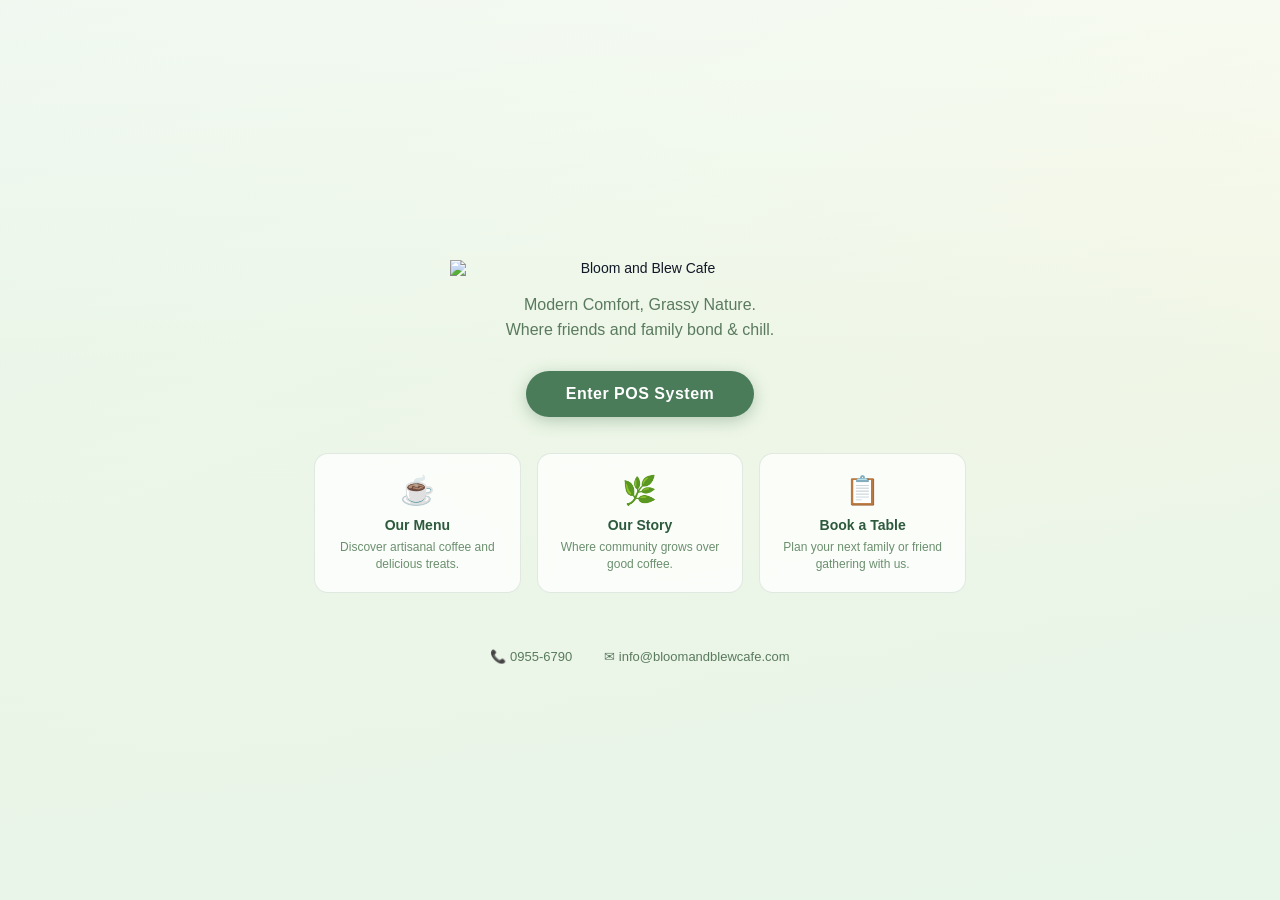
==== index.html @ 5ca6ae79 "Add logo to landing page and sidebar, exit modal on cashier click - Landing page now shows logo.png " ====
<!DOCTYPE html>
<html lang="en">
<head>
<meta charset="UTF-8">
<meta name="viewport" content="width=device-width, initial-scale=1.0">
<title>Bloom &amp; Brew Café — POS</title>
<link rel="stylesheet" href="style.css">
</head>
<body>

  <!-- ===================================================================
       STARTER / LANDING PAGE
       =================================================================== -->
  <div class="landing" id="landing-page">
    <div class="landing-bg">
      <img src="images/hero.jpg" alt="Bloom and Blew Cafe" class="landing-bg-img"
           onerror="this.style.display='none'">
    </div>

    <div class="landing-overlay"></div>

    <div class="landing-content">
      <img src="images/logo.png" alt="Bloom and Blew Cafe" class="landing-logo-img">
      <p class="landing-tagline">Modern Comfort, Grassy Nature.<br>Where friends and family bond &amp; chill.</p>

      <button class="landing-btn" id="enter-pos-btn" type="button">Enter POS System</button>

      <div class="landing-cards">
        <div class="landing-card">
          <div class="landing-card-icon">☕</div>
          <strong>Our Menu</strong>
          <span>Discover artisanal coffee and delicious treats.</span>
        </div>
        <div class="landing-card">
          <div class="landing-card-icon">🌿</div>
          <strong>Our Story</strong>
          <span>Where community grows over good coffee.</span>
        </div>
        <div class="landing-card">
          <div class="landing-card-icon">📋</div>
          <strong>Book a Table</strong>
          <span>Plan your next family or friend gathering with us.</span>
        </div>
      </div>
    </div>

    <div class="landing-footer">
      <span>📞 0955-6790</span>
      <span>✉ info@bloomandblewcafe.com</span>
    </div>
  </div>

  <!-- ===================================================================
       POS SYSTEM (hidden until Enter POS is clicked)
       =================================================================== -->
  <div class="app-shell hidden" id="pos-app">

    <aside class="sidebar">
      <div class="brand">
        <img src="images/logo.png" alt="Bloom and Blew Cafe" class="brand-logo">
      </div>

      <nav class="nav">
        <button class="nav-item" data-page="dashboard" type="button">
          <span class="nav-icon">⬚</span> Dashboard
        </button>
        <button class="nav-item active" data-page="orders" type="button">
          <span class="nav-icon">▤</span> Orders
        </button>
        <button class="nav-item" data-page="kitchen" type="button">
          <span class="nav-icon">▥</span> Kitchen
          <span class="nav-badge hidden" id="kitchen-badge">0</span>
        </button>
        <button class="nav-item" data-page="inventory" type="button">
          <span class="nav-icon">▦</span> Inventory
          <span class="nav-badge hidden" id="inventory-badge">0</span>
        </button>
        <button class="nav-item" data-page="approval" type="button">
          <span class="nav-icon">⚑</span> Manager Approval
          <span class="nav-badge" id="approval-badge">2</span>
        </button>
        <button class="nav-item" data-page="settings" type="button">
          <span class="nav-icon">⚙</span> Settings
        </button>
      </nav>

      <button class="sidebar-user" id="user-btn" type="button">
        <span class="user-avatar">NM</span>
        <div class="user-text">
          <span class="user-name">Nicole Melican</span>
          <span class="user-role">Cashier</span>
        </div>
        <span class="user-caret">⌄</span>
      </button>
    </aside>

    <!-- EXIT MODAL -->
    <div class="modal-overlay" id="exit-modal">
      <div class="modal-card exit-modal-card">
        <div class="exit-modal-avatar">NM</div>
        <h2 class="exit-modal-name">Nicole Melican</h2>
        <p class="exit-modal-role">Cashier</p>
        <button class="btn btn-danger-solid" id="exit-btn" type="button">Exit to Home</button>
        <button class="btn btn-outline exit-modal-cancel" id="exit-cancel-btn" type="button">Cancel</button>
      </div>
    </div>

    <main id="app" class="main">

      <!-- PAGE: NEW ORDER -->
      <section id="page-orders" class="page visible">
        <header class="page-header">
          <h1>New Order (Dine In)</h1>
          <div class="page-header-actions">
            <button class="btn btn-outline" type="button">Hold Order</button>
            <button class="btn btn-primary" type="button">Order History</button>
          </div>
        </header>

        <div class="order-layout">
          <div class="menu-col">
            <div class="search-bar">
              <span class="search-icon">⌕</span>
              <input type="text" placeholder="Search menu item…" id="menu-search">
            </div>

            <div class="category-pills">
              <button class="pill active" data-cat="All" type="button">All</button>
              <button class="pill" data-cat="Coffee" type="button">Coffee</button>
              <button class="pill" data-cat="Ice Shaken" type="button">Ice Shaken</button>
              <button class="pill" data-cat="Non-Coffee" type="button">Non-Coffee</button>
              <button class="pill" data-cat="Snacks" type="button">Snacks</button>
            </div>

            <div class="menu-grid" id="menu-grid"></div>
            <div class="pagination" id="menu-pagination"></div>
          </div>

          <div class="order-col">
            <div class="order-col-head">
              <span>Current Order</span>
              <span class="table-chip">Table 5</span>
            </div>

            <div class="order-items" id="order-items"></div>

            <div class="order-totals">
              <div class="total-row"><span>Subtotal</span><span id="subtotal">₱0.00</span></div>
              <div class="total-row"><span id="tax-label">Tax (8.25%)</span><span id="tax">₱0.00</span></div>
              <div class="total-row grand"><span>TOTAL</span><span id="grand-total">₱0.00</span></div>
            </div>

            <button class="btn btn-text-only" id="clear-order" type="button">🗑 Clear</button>
            <button class="btn btn-checkout" id="checkout-btn" type="button">Checkout <span id="checkout-total">₱0.00</span></button>
            <p class="cart-hint" id="cart-hint">Add items from the menu to start an order.</p>
          </div>
        </div>
      </section>

      <!-- CASH PAYMENT MODAL -->
      <div class="modal-overlay" id="payment-modal">
        <div class="modal-card">
          <div class="modal-head">
            <h2>Cash Payment</h2>
            <button class="modal-close" id="modal-close" type="button">✕</button>
          </div>

          <div class="modal-total-row">
            <span>Amount Due</span>
            <span id="modal-total">₱0.00</span>
          </div>

          <label class="modal-label" for="cash-tendered">Cash Tendered</label>
          <input type="number" id="cash-tendered" class="modal-input" placeholder="0.00" min="0" step="0.01">

          <div class="quick-cash-row" id="quick-cash-row"></div>

          <div class="modal-total-row change-row">
            <span>Change</span>
            <span id="modal-change">₱0.00</span>
          </div>

          <p class="modal-error" id="modal-error"></p>

          <button class="btn btn-checkout" id="confirm-payment-btn" type="button">Confirm Payment &amp; Send to Kitchen</button>
        </div>
      </div>

      <!-- PAGE: ORDER DETAILS -->
      <section id="page-detail" class="page">
        <header class="page-header">
          <div>
            <button class="back-link" data-page="orders" type="button">← Order Details</button>
            <p class="breadcrumb">Orders &gt; Order Details</p>
          </div>
          <div class="page-header-actions">
            <button class="btn btn-outline" type="button">🖶 Print</button>
            <button class="btn btn-outline" type="button">⋮ More</button>
          </div>
        </header>

        <div class="detail-layout">
          <div class="detail-main">
            <div class="card">
              <div class="detail-top">
                <div>
                  <div class="detail-order-id">
                    Order #<span id="detail-order-id">—</span> <span class="status-pill" id="detail-status-pill">—</span>
                  </div>
                  <p class="detail-meta">🍽 Dine In · <span id="detail-table">—</span> · Cashier: Nicole Melican</p>
                  <p class="detail-meta">📅 <span id="detail-datetime">—</span></p>
                </div>
                <div class="detail-customer">
                  <span class="detail-label">Customer</span>
                  <span class="detail-customer-name">Walk-in Customer</span>
                </div>
              </div>
            </div>

            <div class="card">
              <h3 class="card-title">Order Items</h3>
              <table class="items-table">
                <thead>
                  <tr><th>Item</th><th>Qty</th><th>Unit Price</th><th>Amount</th></tr>
                </thead>
                <tbody id="detail-items-body"></tbody>
              </table>
            </div>

            <div class="two-col">
              <div class="card">
                <h3 class="card-title">Notes</h3>
                <p class="muted">No special notes.</p>
              </div>
              <div class="card">
                <h3 class="card-title">Payment</h3>
                <p class="muted" id="detail-payment-info">No payment yet.</p>
              </div>
            </div>
          </div>

          <div class="detail-side">
            <div class="card">
              <h3 class="card-title">Payment Status <span class="status-pill" id="detail-payment-pill">—</span></h3>
              <div class="total-row"><span>Subtotal</span><span id="detail-subtotal">₱0.00</span></div>
              <div class="total-row"><span id="detail-tax-label">Tax (8.25%)</span><span id="detail-tax">₱0.00</span></div>
              <div class="total-row grand"><span>TOTAL</span><span id="detail-total">₱0.00</span></div>
            </div>

            <div class="card">
              <h3 class="card-title">Order Status</h3>
              <ul class="status-timeline" id="detail-status-timeline"></ul>
            </div>

            <button class="btn btn-cancel" type="button">Cancel Order</button>
          </div>
        </div>
      </section>

      <!-- PAGE: KITCHEN QUEUE -->
      <section id="page-kitchen" class="page">
        <header class="page-header">
          <h1>☕ Kitchen Queue</h1>
          <div class="page-header-actions">
            <button class="btn btn-outline" type="button">Filter ⌄</button>
            <button class="btn btn-icon" type="button">🔊</button>
          </div>
        </header>

        <div class="queue-filter-pills">
          <button class="pill active" data-filter="All" type="button">All (<span id="count-all">0</span>)</button>
          <button class="pill pill-new" data-filter="sent_to_kitchen" type="button">New (<span id="count-new">0</span>)</button>
          <button class="pill pill-prep" data-filter="preparing" type="button">Preparing (<span id="count-prep">0</span>)</button>
          <button class="pill pill-ready" data-filter="ready" type="button">Ready (<span id="count-ready">0</span>)</button>
        </div>

        <div class="kitchen-grid" id="kitchen-grid"></div>

        <p class="last-updated">Last updated: <span id="kitchen-updated">—</span> 🔄</p>
      </section>

      <!-- PAGE: INVENTORY -->
      <section id="page-inventory" class="page">
        <header class="page-header">
          <h1>📦 Inventory</h1>
          <div class="page-header-actions">
            <button class="btn btn-primary" type="button">+ Add Item</button>
          </div>
        </header>

        <div class="queue-filter-pills">
          <button class="pill active" data-invfilter="All" type="button">All Items</button>
          <button class="pill pill-low" data-invfilter="Low Stock" type="button">Low Stock (<span id="count-low">0</span>)</button>
          <button class="pill pill-out" data-invfilter="Out of Stock" type="button">Out of Stock (<span id="count-out">0</span>)</button>
        </div>

        <div class="card">
          <table class="items-table inventory-table">
            <thead>
              <tr><th>Item</th><th>Category</th><th>Stock</th><th>Unit</th><th>Status</th></tr>
            </thead>
            <tbody id="inventory-body"></tbody>
          </table>
        </div>
      </section>

      <!-- PAGE: MANAGER APPROVAL -->
      <section id="page-approval" class="page">
        <header class="page-header">
          <h1>⚑ Manager Approval <span class="nav-badge inline-badge" id="approval-page-badge">0</span></h1>
          <button class="btn btn-icon" id="approval-refresh" type="button">🔄</button>
        </header>

        <div class="queue-filter-pills">
          <button class="pill pill-needed active" data-appfilter="needed" type="button">Approval Needed (<span id="count-needed">0</span>)</button>
          <button class="pill pill-approved" data-appfilter="approved" type="button">Approved (<span id="count-approved">0</span>)</button>
        </div>

        <div class="approval-list" id="approval-list"></div>
      </section>

      <!-- PAGE: DASHBOARD -->
      <section id="page-dashboard" class="page">
        <header class="page-header">
          <h1>Dashboard</h1>
        </header>

        <div class="dashboard-stats" id="dashboard-stats"></div>

        <h2 class="dashboard-section-title">Menu Items</h2>
        <div class="dashboard-menu-grid" id="dashboard-menu-grid"></div>
        <div class="pagination" id="dashboard-pagination"></div>
      </section>

      <!-- PAGE: SETTINGS -->
      <section id="page-settings" class="page">
        <header class="page-header">
          <h1>⚙ Settings</h1>
        </header>

        <div class="settings-grid">
          <div class="card">
            <h3 class="card-title">Tax Rate</h3>
            <div class="settings-row">
              <label class="settings-label" for="settings-tax">Tax Percentage (%)</label>
              <div class="settings-input-row">
                <input type="number" id="settings-tax" class="settings-input" min="0" max="100" step="0.01">
                <button class="btn btn-primary" id="save-tax-btn" type="button">Save</button>
              </div>
            </div>
          </div>

          <div class="card">
            <h3 class="card-title">Menu Item Prices</h3>
            <table class="items-table settings-price-table">
              <thead>
                <tr><th>Item</th><th>Category</th><th>Price (₱)</th></tr>
              </thead>
              <tbody id="settings-prices-body"></tbody>
            </table>
            <div class="settings-actions">
              <button class="btn btn-primary" id="save-prices-btn" type="button">Save All Prices</button>
            </div>
          </div>

          <div class="card">
            <h3 class="card-title">Data Management</h3>
            <div class="settings-data-section">
              <div class="settings-data-item">
                <div>
                  <strong>Reset Stock to Default</strong>
                  <p class="muted">Restores all inventory to starting levels and clears alerts. Orders and menu prices are kept.</p>
                </div>
                <button class="btn btn-outline" id="reset-stock-btn" type="button">Reset Stock</button>
              </div>
              <div class="settings-data-item">
                <div>
                  <strong>Reset All Data</strong>
                  <p class="muted">Clears all orders, inventory, prices and resets everything to factory defaults.</p>
                </div>
                <button class="btn btn-cancel btn-auto-width" id="reset-all-btn" type="button">Reset All</button>
              </div>
            </div>
          </div>
        </div>
      </section>

    </main>
  </div>

  <script src="db.js"></script>
  <script src="script.js"></script>
</body>
</html>
---- style.css ----
/* ===========================================================================
   BLOOM & BREW CAFÉ — POS STYLES
   =========================================================================== */

:root {
  --bg-page: #F3F4F6;
  --bg-surface: #FFFFFF;
  --bg-muted: #F8F9FA;
  --border: #E5E7EB;
  --text-primary: #111827;
  --text-secondary: #6B7280;
  --text-tertiary: #9CA3AF;

  --navy: #1A2238;
  --navy-light: #232C47;

  --accent: #2563EB;
  --accent-bg: #EFF4FF;

  --success: #15803D;
  --success-bg: #DCFCE7;

  --warning: #B45309;
  --warning-bg: #FEF3C7;

  --danger: #B91C1C;
  --danger-bg: #FEE2E2;

  --radius-sm: 6px;
  --radius-md: 10px;
  --radius-lg: 14px;
}

* { box-sizing: border-box; }

body {
  margin: 0;
  background: var(--bg-page);
  color: var(--text-primary);
  font-family: -apple-system, "Segoe UI", Roboto, Helvetica, Arial, sans-serif;
  font-size: 14px;
}

.hidden { display: none !important; }

/* ---------------------------------------------------------------------
   LANDING / STARTER PAGE
   --------------------------------------------------------------------- */
.landing {
  position: relative;
  min-height: 100vh;
  display: flex;
  flex-direction: column;
  align-items: center;
  justify-content: center;
  overflow: hidden;
  background: linear-gradient(160deg, #e8f5e9 0%, #f1f8e9 30%, #fff8e1 60%, #e8f5e9 100%);
}

.landing-bg {
  position: absolute;
  inset: 0;
  z-index: 0;
}
.landing-bg-img {
  width: 100%;
  height: 100%;
  object-fit: cover;
}

.landing-overlay {
  position: absolute;
  inset: 0;
  background: linear-gradient(
    180deg,
    rgba(255,255,255,0.35) 0%,
    rgba(232,245,233,0.65) 40%,
    rgba(232,245,233,0.85) 70%,
    rgba(232,245,233,0.95) 100%
  );
  z-index: 1;
}

.landing-content {
  position: relative;
  z-index: 2;
  text-align: center;
  padding: 40px 24px;
  max-width: 700px;
}

.landing-logo-img {
  max-width: 380px;
  width: 100%;
  height: auto;
  margin: 0 auto 12px;
  display: block;
  drop-shadow: 0 4px 12px rgba(0,0,0,0.1);
}

.landing-tagline {
  font-size: 16px;
  color: #5a7a5e;
  margin: 16px 0 28px;
  line-height: 1.6;
}

.landing-btn {
  background: #4a7c59;
  color: #fff;
  border: none;
  padding: 14px 40px;
  font-size: 16px;
  font-weight: 700;
  border-radius: 999px;
  cursor: pointer;
  letter-spacing: 0.5px;
  box-shadow: 0 4px 16px rgba(74,124,89,0.35);
  transition: background 0.2s, transform 0.15s;
}
.landing-btn:hover {
  background: #3d6a4b;
  transform: translateY(-1px);
}

.landing-cards {
  display: grid;
  grid-template-columns: repeat(3, 1fr);
  gap: 16px;
  margin-top: 36px;
}

.landing-card {
  background: rgba(255,255,255,0.75);
  -webkit-backdrop-filter: blur(8px);
  backdrop-filter: blur(8px);
  border: 1px solid rgba(74,124,89,0.15);
  border-radius: 14px;
  padding: 20px 16px;
  display: flex;
  flex-direction: column;
  align-items: center;
  gap: 6px;
  text-align: center;
}

.landing-card-icon {
  font-size: 28px;
  margin-bottom: 4px;
}

.landing-card strong {
  font-size: 14px;
  color: #2d5a3d;
}

.landing-card span {
  font-size: 12px;
  color: #6b8f6e;
  line-height: 1.4;
}

.landing-footer {
  position: relative;
  z-index: 2;
  display: flex;
  gap: 32px;
  justify-content: center;
  padding: 16px;
  font-size: 13px;
  color: #5a7a5e;
}

@media (max-width: 640px) {
  .landing-logo-img { max-width: 240px; }
  .landing-cards { grid-template-columns: 1fr; }
  .landing-footer { flex-direction: column; align-items: center; gap: 8px; }
}

/* ---------------------------------------------------------------------
   APP SHELL / SIDEBAR
   --------------------------------------------------------------------- */
.app-shell { display: flex; min-height: 100vh; }

.sidebar {
  width: 232px; flex-shrink: 0;
  background: var(--navy); color: #fff;
  display: flex; flex-direction: column; padding: 18px 12px;
}

.brand { padding: 6px 6px 18px; }
.brand-logo {
  width: 100%;
  height: auto;
  display: block;
  border-radius: var(--radius-sm);
}

.nav { display: flex; flex-direction: column; gap: 2px; flex: 1; }
.nav-item {
  display: flex; align-items: center; gap: 10px; width: 100%; text-align: left;
  background: transparent; border: none; color: #C3C9DC;
  padding: 9px 12px; border-radius: var(--radius-sm);
  font-size: 13.5px; cursor: pointer; position: relative; white-space: nowrap;
}
.nav-item:hover { background: var(--navy-light); color: #fff; }
.nav-item.active { background: #2A3A66; color: #fff; font-weight: 600; }
.nav-icon { width: 16px; display: inline-block; text-align: center; opacity: 0.85; }
.nav-badge {
  margin-left: auto; background: #DC2626; color: #fff;
  font-size: 11px; font-weight: 700; border-radius: 999px; padding: 1px 7px;
}
.nav-badge.hidden { display: none; }
.nav-badge.inline-badge { vertical-align: middle; margin-left: 6px; }

.sidebar-user {
  display: flex; align-items: center; gap: 10px; width: 100%;
  padding: 12px 10px 4px; border-top: 1px solid #2A3357; margin-top: 10px;
  background: none; border-left: none; border-right: none; border-bottom: none;
  color: #fff; cursor: pointer; text-align: left;
  border-radius: var(--radius-sm);
}
.sidebar-user:hover { background: var(--navy-light); }
.user-avatar {
  width: 30px; height: 30px; border-radius: 50%; background: #4B5DA8;
  display: flex; align-items: center; justify-content: center;
  font-size: 11.5px; font-weight: 700; flex-shrink: 0; color: #fff;
}
.user-text { display: flex; flex-direction: column; line-height: 1.25; flex: 1; min-width: 0; }
.user-name { font-size: 13px; font-weight: 600; color: #fff; }
.user-role { font-size: 11px; color: #9CA6C5; }
.user-caret { color: #9CA6C5; }

/* EXIT MODAL */
.exit-modal-card {
  text-align: center; width: 300px; padding: 30px 24px;
}
.exit-modal-avatar {
  width: 56px; height: 56px; border-radius: 50%; background: #4B5DA8;
  color: #fff; font-size: 20px; font-weight: 700;
  display: flex; align-items: center; justify-content: center;
  margin: 0 auto 12px;
}
.exit-modal-name { font-size: 18px; font-weight: 700; margin: 0; }
.exit-modal-role { font-size: 13px; color: var(--text-secondary); margin: 4px 0 20px; }
.btn-danger-solid {
  background: var(--danger); color: #fff; width: 100%;
  justify-content: center; padding: 10px 16px; font-size: 14px;
}
.btn-danger-solid:hover { background: #991b1b; }
.exit-modal-cancel { width: 100%; justify-content: center; margin-top: 8px; }

/* ---------------------------------------------------------------------
   SHARED COMPONENTS
   --------------------------------------------------------------------- */
.main { flex: 1; padding: 22px 28px; min-width: 0; }
.page { display: none; }
.page.visible { display: block; }

.page-header {
  display: flex; justify-content: space-between; align-items: flex-start;
  margin-bottom: 18px; gap: 12px; flex-wrap: wrap;
}
.page-header h1 { font-size: 19px; font-weight: 700; margin: 0; }
.page-header-actions { display: flex; gap: 8px; }

.back-link {
  background: none; border: none; cursor: pointer;
  font-size: 19px; font-weight: 700; color: var(--text-primary);
  padding: 0; display: flex; align-items: center; gap: 6px;
}
.breadcrumb { font-size: 12px; color: var(--text-tertiary); margin: 2px 0 0; }

.btn {
  font-size: 13px; font-weight: 600; border-radius: var(--radius-sm);
  padding: 8px 14px; cursor: pointer; border: 1px solid transparent;
  display: inline-flex; align-items: center; gap: 6px;
}
.btn-outline { background: #fff; border-color: var(--border); color: var(--text-primary); }
.btn-primary { background: var(--accent); color: #fff; }
.btn-icon { background: #fff; border-color: var(--border); padding: 8px 10px; }
.btn-cancel { background: #fff; border-color: #FCA5A5; color: var(--danger); width: 100%; padding: 10px; }
.btn-auto-width { width: auto; }
.btn-text-only { background: none; border: none; color: var(--text-secondary); padding: 8px 0; }

.card {
  background: var(--bg-surface); border: 1px solid var(--border);
  border-radius: var(--radius-md); padding: 16px 18px; margin-bottom: 16px;
}
.card-title { font-size: 14px; font-weight: 700; margin: 0 0 10px; display: flex; align-items: center; gap: 8px; }
.muted { color: var(--text-secondary); font-size: 13px; margin: 0; }

.pill {
  background: #fff; border: 1px solid var(--border); color: var(--text-secondary);
  font-size: 12.5px; font-weight: 600; padding: 6px 14px; border-radius: 999px; cursor: pointer;
}
.pill.active { background: var(--accent); color: #fff; border-color: var(--accent); }
.pill-new.active, .pill-new { color: var(--warning); }
.pill-prep.active, .pill-prep { color: var(--accent); }
.pill-ready.active, .pill-ready { color: var(--success); }
.pill-low.active, .pill-low { color: var(--warning); }
.pill-out.active, .pill-out { color: var(--danger); }
.pill-needed.active { background: var(--danger); border-color: var(--danger); }
.pill-approved.active { background: var(--success); border-color: var(--success); }

.queue-filter-pills, .category-pills { display: flex; gap: 8px; margin-bottom: 16px; flex-wrap: wrap; }

.items-table { width: 100%; border-collapse: collapse; font-size: 13px; }
.items-table th {
  text-align: left; color: var(--text-tertiary); font-weight: 600;
  font-size: 11.5px; text-transform: uppercase; letter-spacing: 0.02em;
  padding: 8px 10px; border-bottom: 1px solid var(--border);
}
.items-table td { padding: 10px 10px; border-bottom: 1px solid var(--border); }
.items-table tr:last-child td { border-bottom: none; }

.status-pill {
  display: inline-block; font-size: 11px; font-weight: 700;
  padding: 2px 10px; border-radius: 999px; margin-left: 8px;
}
.status-progress { background: var(--accent-bg); color: var(--accent); }
.status-unpaid { background: var(--warning-bg); color: var(--warning); }
.status-paid { background: var(--success-bg); color: var(--success); }
.status-instock { background: var(--success-bg); color: var(--success); }
.status-lowstock { background: var(--warning-bg); color: var(--warning); }
.status-outofstock { background: var(--danger-bg); color: var(--danger); }

/* ---------------------------------------------------------------------
   ITEM IMAGES (shared between menu grid & dashboard)
   --------------------------------------------------------------------- */
.item-img {
  width: 100%; height: 80px; object-fit: cover; border-radius: var(--radius-sm);
  display: block;
}
.item-img--placeholder {
  display: flex; align-items: center; justify-content: center;
  color: rgba(255,255,255,0.85); font-size: 26px; font-weight: 700;
  letter-spacing: 1px;
}
.item-img--placeholder[data-cat="Coffee"] { background: #6F4E37; }
.item-img--placeholder[data-cat="Ice Shaken"] { background: #4A90D9; }
.item-img--placeholder[data-cat="Non-Coffee"] { background: #9B59B6; }
.item-img--placeholder[data-cat="Snacks"] { background: #E67E22; }

.menu-item-img { border-radius: var(--radius-sm) var(--radius-sm) 0 0; }
.dashboard-item-img { width: 100%; height: 110px; border-radius: 0; }
.dashboard-item-img.item-img--placeholder { font-size: 28px; }

/* ---------------------------------------------------------------------
   PAGE: NEW ORDER
   --------------------------------------------------------------------- */
.order-layout { display: grid; grid-template-columns: 1fr 320px; gap: 20px; align-items: start; }

.search-bar {
  display: flex; align-items: center; gap: 8px;
  background: #fff; border: 1px solid var(--border); border-radius: var(--radius-sm);
  padding: 9px 12px; margin-bottom: 14px;
}
.search-icon { color: var(--text-tertiary); }
.search-bar input { border: none; outline: none; flex: 1; font-size: 13px; background: transparent; }

.menu-grid { display: grid; grid-template-columns: repeat(4, 1fr); gap: 12px; }
.menu-item {
  background: #fff; border: 1px solid var(--border); border-radius: var(--radius-md);
  padding: 0; cursor: pointer; text-align: left;
  display: flex; flex-direction: column; overflow: hidden;
}
.menu-item:hover { border-color: var(--accent); }
.menu-item-name { font-size: 12.5px; font-weight: 600; padding: 8px 10px 0; }
.menu-item-row { display: flex; justify-content: space-between; align-items: center; padding: 4px 10px 10px; }
.menu-item-price { color: var(--success); font-size: 12.5px; font-weight: 700; }
.menu-item-add {
  width: 22px; height: 22px; border-radius: 50%;
  background: var(--accent-bg); color: var(--accent);
  display: flex; align-items: center; justify-content: center;
  font-weight: 700; font-size: 14px;
}

.order-col {
  background: #fff; border: 1px solid var(--border); border-radius: var(--radius-md);
  padding: 16px; display: flex; flex-direction: column;
}
.order-col-head { display: flex; justify-content: space-between; align-items: center; font-weight: 700; margin-bottom: 12px; }
.table-chip { background: var(--accent-bg); color: var(--accent); font-size: 11.5px; font-weight: 700; padding: 2px 10px; border-radius: 999px; }

.order-items { display: flex; flex-direction: column; gap: 10px; max-height: 280px; overflow-y: auto; margin-bottom: 12px; }
.order-line { display: flex; justify-content: space-between; align-items: center; gap: 8px; font-size: 12.5px; }
.order-line-name { font-weight: 600; flex: 1; }
.qty-stepper { display: flex; align-items: center; gap: 6px; }
.qty-stepper button {
  width: 20px; height: 20px; border-radius: 50%; border: 1px solid var(--border);
  background: #fff; cursor: pointer; font-size: 12px; line-height: 1;
}
.order-line-price { font-weight: 700; width: 50px; text-align: right; }

.order-totals { border-top: 1px solid var(--border); padding-top: 10px; margin-top: 4px; }
.total-row { display: flex; justify-content: space-between; font-size: 13px; padding: 4px 0; color: var(--text-secondary); }
.total-row.grand { font-size: 16px; font-weight: 700; color: var(--text-primary); border-top: 1px solid var(--border); margin-top: 6px; padding-top: 10px; }
.total-row.grand span:last-child { color: var(--accent); }

.btn-checkout {
  background: var(--success); color: #fff; width: 100%;
  justify-content: space-between; padding: 12px 16px; font-size: 14px; margin-top: 8px;
}

.cart-hint { font-size: 12px; color: var(--text-tertiary); text-align: center; margin: 10px 0 0; }

/* ---------------------------------------------------------------------
   CASH PAYMENT MODAL
   --------------------------------------------------------------------- */
.modal-overlay {
  display: none; position: fixed; inset: 0;
  background: rgba(17, 24, 39, 0.5);
  align-items: center; justify-content: center; z-index: 100;
}
.modal-overlay.visible { display: flex; }

.modal-card {
  background: #fff; border-radius: var(--radius-lg);
  padding: 22px 24px; width: 360px; max-width: 92vw;
  box-shadow: 0 20px 50px rgba(0,0,0,0.25);
}
.modal-head { display: flex; justify-content: space-between; align-items: center; margin-bottom: 14px; }
.modal-head h2 { font-size: 16px; margin: 0; }
.modal-close { background: none; border: none; font-size: 16px; cursor: pointer; color: var(--text-tertiary); }

.modal-total-row { display: flex; justify-content: space-between; font-size: 15px; font-weight: 700; padding: 6px 0; }
.modal-total-row.change-row { color: var(--success); border-top: 1px solid var(--border); margin-top: 10px; padding-top: 12px; }

.modal-label { font-size: 12px; color: var(--text-secondary); font-weight: 600; display: block; margin: 10px 0 4px; }
.modal-input {
  width: 100%; font-size: 18px; font-weight: 700; padding: 10px 12px;
  border: 1px solid var(--border); border-radius: var(--radius-sm); outline: none;
}
.modal-input:focus { border-color: var(--accent); }

.quick-cash-row { display: flex; gap: 6px; margin-top: 10px; flex-wrap: wrap; }
.quick-cash-btn {
  flex: 1; min-width: 60px; background: var(--bg-muted); border: 1px solid var(--border);
  border-radius: var(--radius-sm); font-size: 12px; padding: 6px 4px;
  cursor: pointer; color: var(--text-secondary); font-weight: 600;
}
.quick-cash-btn:hover { border-color: var(--accent); color: var(--accent); }
.modal-error { color: var(--danger); font-size: 12px; min-height: 16px; margin: 8px 0 0; }

/* ---------------------------------------------------------------------
   PAGE: ORDER DETAILS
   --------------------------------------------------------------------- */
.detail-layout { display: grid; grid-template-columns: 1fr 300px; gap: 20px; align-items: start; }
.detail-top { display: flex; justify-content: space-between; gap: 16px; }
.detail-order-id { font-size: 16px; font-weight: 700; }
.detail-meta { font-size: 12.5px; color: var(--text-secondary); margin: 6px 0 0; }
.detail-customer { display: flex; flex-direction: column; text-align: right; }
.detail-label { font-size: 11.5px; color: var(--text-tertiary); }
.detail-customer-name { font-weight: 700; font-size: 13.5px; }
.two-col { display: grid; grid-template-columns: 1fr 1fr; gap: 16px; }

.status-timeline { list-style: none; margin: 0; padding: 0; display: flex; flex-direction: column; gap: 14px; }
.status-timeline li { display: flex; align-items: center; gap: 10px; font-size: 12.5px; color: var(--text-tertiary); position: relative; }
.status-timeline .dot {
  width: 20px; height: 20px; border-radius: 50%; background: var(--bg-muted); color: var(--text-tertiary);
  display: flex; align-items: center; justify-content: center; font-size: 10.5px; font-weight: 700; flex-shrink: 0;
}
.status-timeline li.done .dot { background: var(--success); color: #fff; }
.status-timeline li.active .dot { background: var(--accent); color: #fff; }
.status-timeline li.done, .status-timeline li.active { color: var(--text-primary); font-weight: 600; }
.status-timeline .time { margin-left: auto; color: var(--text-tertiary); font-weight: 400; }
.status-timeline .check { color: var(--success); font-weight: 700; }

/* ---------------------------------------------------------------------
   PAGE: KITCHEN QUEUE
   --------------------------------------------------------------------- */
.kitchen-grid { display: grid; grid-template-columns: repeat(4, 1fr); gap: 14px; }
.kitchen-card {
  background: #fff; border: 1px solid var(--border); border-radius: var(--radius-md);
  padding: 14px; display: flex; flex-direction: column; gap: 10px;
}
.kitchen-card.new { border-color: #FDE68A; background: #FFFBEB; }
.kitchen-card.ready { border-color: #BBF7D0; background: #F0FDF4; }
.kitchen-card-head { display: flex; justify-content: space-between; font-weight: 700; font-size: 13px; }
.kitchen-card-head .time { color: var(--text-tertiary); font-weight: 400; font-size: 12px; }
.kitchen-card-meta { font-size: 11.5px; color: var(--text-tertiary); margin: -4px 0 0; }
.kitchen-card-items { list-style: none; margin: 0; padding: 0; font-size: 12.5px; color: var(--text-secondary); display: flex; flex-direction: column; gap: 3px; }
.kitchen-card-customer { font-size: 11.5px; color: var(--text-tertiary); }
.kitchen-elapsed { font-size: 12px; color: var(--accent); font-weight: 600; }
.kitchen-card .btn { width: 100%; justify-content: center; margin-top: auto; }
.btn-start { background: #E8762C; color: #fff; }
.btn-serve { background: var(--success); color: #fff; }
.ready-tag { background: var(--success-bg); color: var(--success); font-size: 12px; font-weight: 700; text-align: center; padding: 6px; border-radius: var(--radius-sm); }
.last-updated { color: var(--text-tertiary); font-size: 12px; text-align: center; margin-top: 18px; }

/* ---------------------------------------------------------------------
   PAGE: INVENTORY
   --------------------------------------------------------------------- */
.inventory-table td:first-child { font-weight: 600; }

/* ---------------------------------------------------------------------
   PAGE: MANAGER APPROVAL
   --------------------------------------------------------------------- */
.approval-list { display: flex; flex-direction: column; gap: 14px; }
.approval-card {
  background: #fff; border-radius: var(--radius-md); padding: 16px 18px;
  border: 1px solid var(--border);
}
.approval-card.low { border-color: #FECACA; background: #FEF2F2; }
.approval-card.out { border-color: #FECACA; background: #FEF2F2; }
.approval-head { display: flex; justify-content: space-between; align-items: baseline; margin-bottom: 8px; }
.approval-title { font-weight: 700; font-size: 14px; display: flex; align-items: center; gap: 6px; color: var(--danger); }
.approval-time { font-size: 11.5px; color: var(--text-tertiary); }
.approval-text { font-size: 13px; color: var(--text-primary); margin: 8px 0 12px; }
.approval-done { font-size: 13px; color: var(--success); margin: 8px 0 0; }
.approval-actions { display: flex; justify-content: flex-end; gap: 8px; }
.btn-approve { background: var(--success); color: #fff; }

/* ---------------------------------------------------------------------
   DASHBOARD
   --------------------------------------------------------------------- */
.dashboard-stats { display: grid; grid-template-columns: repeat(4, 1fr); gap: 14px; margin-bottom: 24px; }
.stat-card { background: var(--bg-surface); border: 1px solid var(--border); border-radius: var(--radius-md); padding: 16px 18px; }
.stat-label { font-size: 12px; color: var(--text-secondary); font-weight: 600; margin-bottom: 4px; }
.stat-value { font-size: 22px; font-weight: 700; color: var(--text-primary); }
.dashboard-section-title { font-size: 16px; font-weight: 700; margin: 0 0 14px; }

.dashboard-menu-grid { display: grid; grid-template-columns: repeat(4, 1fr); gap: 14px; }
.dashboard-item-card {
  background: var(--bg-surface); border: 1px solid var(--border);
  border-radius: var(--radius-md); padding: 0;
  display: flex; flex-direction: column; overflow: hidden;
}
.dashboard-item-card .dashboard-item-img,
.dashboard-item-card .item-img--placeholder { width: 100%; height: 110px; border-radius: 0; }
.dashboard-item-info { padding: 10px 14px 0; flex: 1; }
.dashboard-item-name { font-size: 13.5px; font-weight: 700; }
.dashboard-item-cat { font-size: 11.5px; color: var(--text-tertiary); margin-top: 2px; }
.dashboard-item-price { font-size: 14px; font-weight: 700; color: var(--success); margin-top: 4px; }
.dashboard-order-btn { margin: 10px 14px 14px; width: calc(100% - 28px); justify-content: center; }

/* ---------------------------------------------------------------------
   PAGINATION
   --------------------------------------------------------------------- */
.pagination { display: flex; justify-content: center; align-items: center; gap: 6px; margin-top: 16px; }
.page-btn {
  min-width: 34px; height: 34px; border: 1px solid var(--border);
  border-radius: var(--radius-sm); background: #fff; color: var(--text-secondary);
  font-size: 13px; font-weight: 600; cursor: pointer;
  display: inline-flex; align-items: center; justify-content: center;
}
.page-btn:hover:not(:disabled) { border-color: var(--accent); color: var(--accent); }
.page-btn.active { background: var(--accent); color: #fff; border-color: var(--accent); }
.page-btn:disabled { opacity: 0.4; cursor: default; }

/* ---------------------------------------------------------------------
   PAGE: SETTINGS
   --------------------------------------------------------------------- */
.settings-grid { display: flex; flex-direction: column; gap: 0; }

.settings-row { margin-bottom: 4px; }
.settings-label { font-size: 12px; color: var(--text-secondary); font-weight: 600; display: block; margin-bottom: 6px; }
.settings-input {
  padding: 8px 12px; border: 1px solid var(--border); border-radius: var(--radius-sm);
  font-size: 14px; font-weight: 600; outline: none; width: 120px;
}
.settings-input:focus { border-color: var(--accent); }
.settings-input-row { display: flex; align-items: center; gap: 10px; }

.settings-price-table { margin-bottom: 14px; }
.settings-price-input { width: 90px; padding: 6px 10px; font-size: 13px; }
.settings-actions { display: flex; justify-content: flex-end; }

.settings-data-section { display: flex; flex-direction: column; gap: 16px; }
.settings-data-item {
  display: flex; justify-content: space-between; align-items: center; gap: 16px;
  padding: 12px 0; border-bottom: 1px solid var(--border);
}
.settings-data-item:last-child { border-bottom: none; padding-bottom: 0; }
.settings-data-item strong { font-size: 13.5px; }
.settings-data-item .muted { margin-top: 4px; }
.settings-data-item .btn { flex-shrink: 0; }

/* ---------------------------------------------------------------------
   Responsive
   --------------------------------------------------------------------- */
@media (max-width: 980px) {
  .order-layout, .detail-layout { grid-template-columns: 1fr; }
  .menu-grid { grid-template-columns: repeat(2, 1fr); }
  .kitchen-grid { grid-template-columns: repeat(2, 1fr); }
  .dashboard-stats { grid-template-columns: repeat(2, 1fr); }
  .dashboard-menu-grid { grid-template-columns: repeat(2, 1fr); }
}
@media (max-width: 640px) {
  .app-shell { flex-direction: column; }
  .sidebar { width: 100%; flex-direction: row; overflow-x: auto; }
  .nav { flex-direction: row; }
  .sidebar-user, .brand-text { display: none; }
}
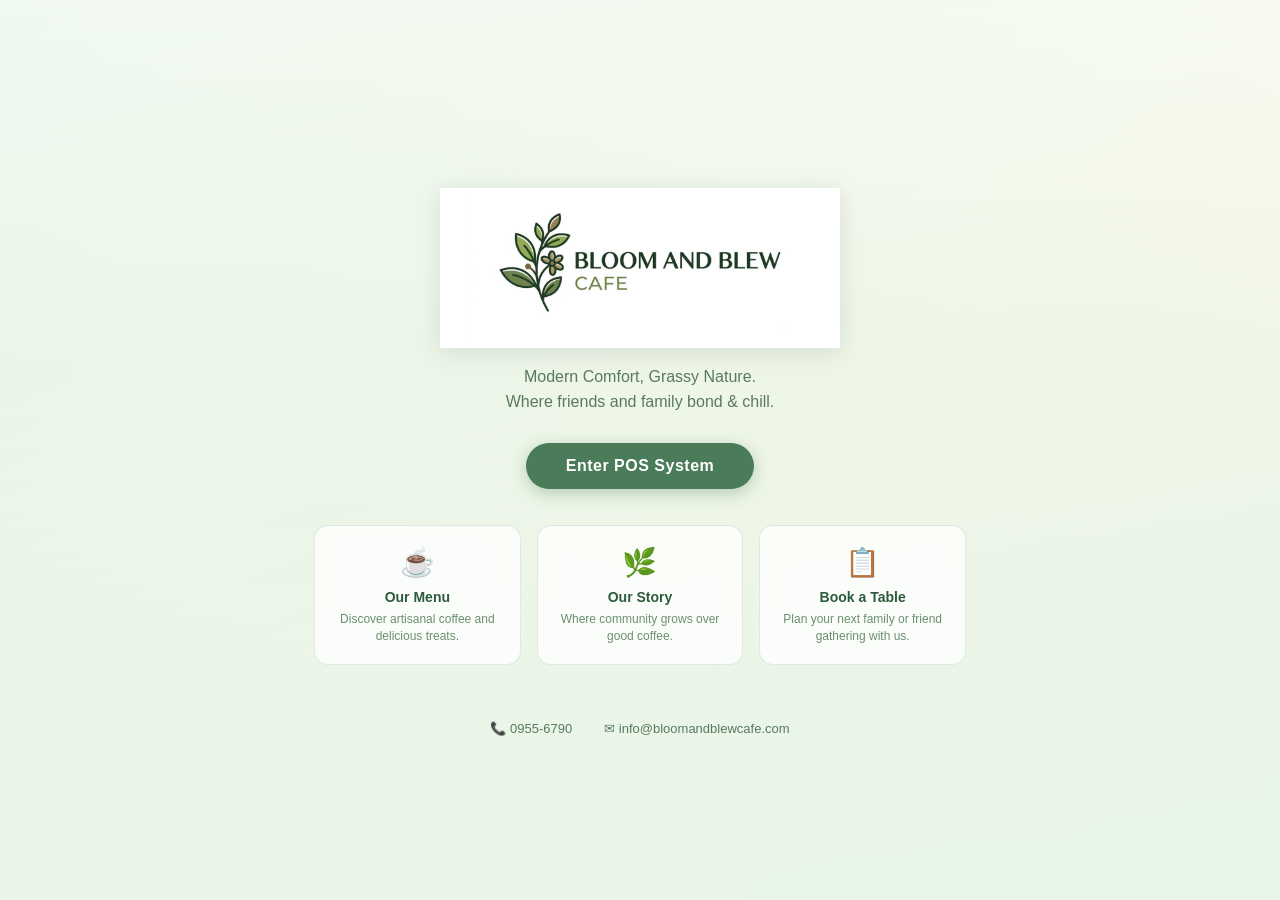
==== commit d040410d: "updates" ====
--- a/index.html
+++ b/index.html
@@ -55,7 +55,18 @@
        =================================================================== -->
   <div class="app-shell hidden" id="pos-app">
 
-    <aside class="sidebar">
+    <!-- Mobile top bar with hamburger -->
+    <div class="mobile-topbar" id="mobile-topbar">
+      <button class="hamburger" id="hamburger-btn" type="button" title="Menu">
+        <span></span><span></span><span></span>
+      </button>
+      <img src="images/logo.png" alt="Bloom and Blew Cafe" class="mobile-topbar-logo">
+    </div>
+
+    <!-- Sidebar backdrop for mobile -->
+    <div class="sidebar-backdrop" id="sidebar-backdrop"></div>
+
+    <aside class="sidebar" id="sidebar">
       <div class="brand">
         <img src="images/logo.png" alt="Bloom and Blew Cafe" class="brand-logo">
       </div>
--- a/style.css
+++ b/style.css
@@ -90,12 +90,12 @@
 }
 
 .landing-logo-img {
-  max-width: 380px;
+  max-width: 400px;
   width: 100%;
   height: auto;
-  margin: 0 auto 12px;
+  margin: 0 auto 16px;
   display: block;
-  drop-shadow: 0 4px 12px rgba(0,0,0,0.1);
+  filter: drop-shadow(0 4px 12px rgba(0,0,0,0.1));
 }
 
 .landing-tagline {
@@ -188,12 +188,14 @@
   display: flex; flex-direction: column; padding: 18px 12px;
 }
 
-.brand { padding: 6px 6px 18px; }
+.brand { padding: 6px 6px 18px; text-align: center; }
 .brand-logo {
   width: 100%;
   height: auto;
   display: block;
-  border-radius: var(--radius-sm);
+  border-radius: var(--radius-md);
+  background: #fff;
+  padding: 8px;
 }
 
 .nav { display: flex; flex-direction: column; gap: 2px; flex: 1; }
@@ -578,18 +580,111 @@
 .settings-data-item .btn { flex-shrink: 0; }
 
 /* ---------------------------------------------------------------------
-   Responsive
-   --------------------------------------------------------------------- */
-@media (max-width: 980px) {
-  .order-layout, .detail-layout { grid-template-columns: 1fr; }
-  .menu-grid { grid-template-columns: repeat(2, 1fr); }
-  .kitchen-grid { grid-template-columns: repeat(2, 1fr); }
+   Mobile top bar & hamburger (hidden on desktop)
+   --------------------------------------------------------------------- */
+.mobile-topbar {
+  display: none;
+}
+.hamburger {
+  width: 36px; height: 36px; border: none; background: none;
+  cursor: pointer; padding: 6px; display: flex; flex-direction: column;
+  justify-content: center; gap: 5px;
+}
+.hamburger span {
+  display: block; width: 100%; height: 2.5px;
+  background: var(--navy); border-radius: 2px;
+  transition: transform 0.25s, opacity 0.2s;
+}
+.sidebar-backdrop {
+  display: none; position: fixed; inset: 0;
+  background: rgba(0,0,0,0.4); z-index: 60;
+}
+.sidebar-backdrop.visible { display: block; }
+
+/* ---------------------------------------------------------------------
+   Responsive — Tablet (≤1024px)
+   --------------------------------------------------------------------- */
+@media (max-width: 1024px) {
+  .sidebar { width: 200px; padding: 14px 8px; }
+  .brand-logo { padding: 6px; }
+  .order-layout { grid-template-columns: 1fr 280px; gap: 14px; }
+  .detail-layout { grid-template-columns: 1fr 260px; gap: 14px; }
+  .menu-grid { grid-template-columns: repeat(3, 1fr); gap: 10px; }
+  .kitchen-grid { grid-template-columns: repeat(3, 1fr); gap: 10px; }
   .dashboard-stats { grid-template-columns: repeat(2, 1fr); }
-  .dashboard-menu-grid { grid-template-columns: repeat(2, 1fr); }
-}
-@media (max-width: 640px) {
-  .app-shell { flex-direction: column; }
-  .sidebar { width: 100%; flex-direction: row; overflow-x: auto; }
-  .nav { flex-direction: row; }
-  .sidebar-user, .brand-text { display: none; }
-}
+  .dashboard-menu-grid { grid-template-columns: repeat(3, 1fr); }
+  .main { padding: 18px 20px; }
+}
+
+/* ---------------------------------------------------------------------
+   Responsive — Tablet & Phone (≤768px) — sidebar becomes slide-out menu
+   --------------------------------------------------------------------- */
+@media (max-width: 768px) {
+  .mobile-topbar {
+    display: flex; align-items: center; gap: 10px;
+    background: #fff; border-bottom: 1px solid var(--border);
+    padding: 8px 12px; position: sticky; top: 0; z-index: 50;
+  }
+  .mobile-topbar-logo { height: 32px; width: auto; }
+
+  .sidebar {
+    position: fixed; top: 0; left: -260px; bottom: 0;
+    width: 240px; z-index: 70;
+    transition: left 0.3s ease;
+  }
+  .sidebar.open { left: 0; }
+
+  .main { padding: 14px 12px; }
+  .page-header { margin-bottom: 12px; }
+  .page-header h1 { font-size: 16px; }
+
+  .order-layout { grid-template-columns: 1fr; gap: 14px; }
+  .order-col { order: -1; }
+  .detail-layout { grid-template-columns: 1fr; }
+  .two-col { grid-template-columns: 1fr; }
+
+  .menu-grid { grid-template-columns: repeat(2, 1fr); gap: 10px; }
+  .kitchen-grid { grid-template-columns: repeat(2, 1fr); gap: 10px; }
+  .dashboard-stats { grid-template-columns: repeat(2, 1fr); gap: 10px; }
+  .dashboard-menu-grid { grid-template-columns: repeat(2, 1fr); gap: 10px; }
+
+  .modal-card { width: 90vw; max-width: 340px; }
+  .exit-modal-card { width: 85vw; max-width: 300px; }
+
+  .settings-data-item { flex-direction: column; align-items: flex-start; gap: 10px; }
+  .settings-data-item .btn { width: 100%; justify-content: center; }
+
+  .landing-content { padding: 30px 16px; }
+  .landing-logo-img { max-width: 280px; }
+  .landing-cards { grid-template-columns: 1fr; gap: 10px; }
+  .landing-btn { padding: 12px 30px; font-size: 15px; }
+}
+
+/* ---------------------------------------------------------------------
+   Responsive — Phone (≤480px)
+   --------------------------------------------------------------------- */
+@media (max-width: 480px) {
+  .menu-grid { grid-template-columns: repeat(2, 1fr); gap: 8px; }
+  .item-img { height: 60px; }
+  .menu-item-name { font-size: 11.5px; }
+  .menu-item-price { font-size: 11.5px; }
+
+  .kitchen-grid { grid-template-columns: 1fr; }
+  .dashboard-stats { grid-template-columns: 1fr; }
+  .dashboard-menu-grid { grid-template-columns: repeat(2, 1fr); gap: 8px; }
+  .dashboard-item-card .dashboard-item-img,
+  .dashboard-item-card .item-img--placeholder { height: 80px; }
+
+  .stat-value { font-size: 18px; }
+  .page-header { flex-direction: column; }
+  .page-header-actions { width: 100%; }
+  .page-header-actions .btn { flex: 1; justify-content: center; font-size: 12px; padding: 7px 8px; }
+
+  .order-items { max-height: 200px; }
+  .total-row.grand { font-size: 14px; }
+  .btn-checkout { font-size: 13px; padding: 10px 12px; }
+
+  .landing-logo-img { max-width: 200px; }
+  .landing-tagline { font-size: 14px; }
+  .landing-footer { font-size: 11px; gap: 16px; }
+}
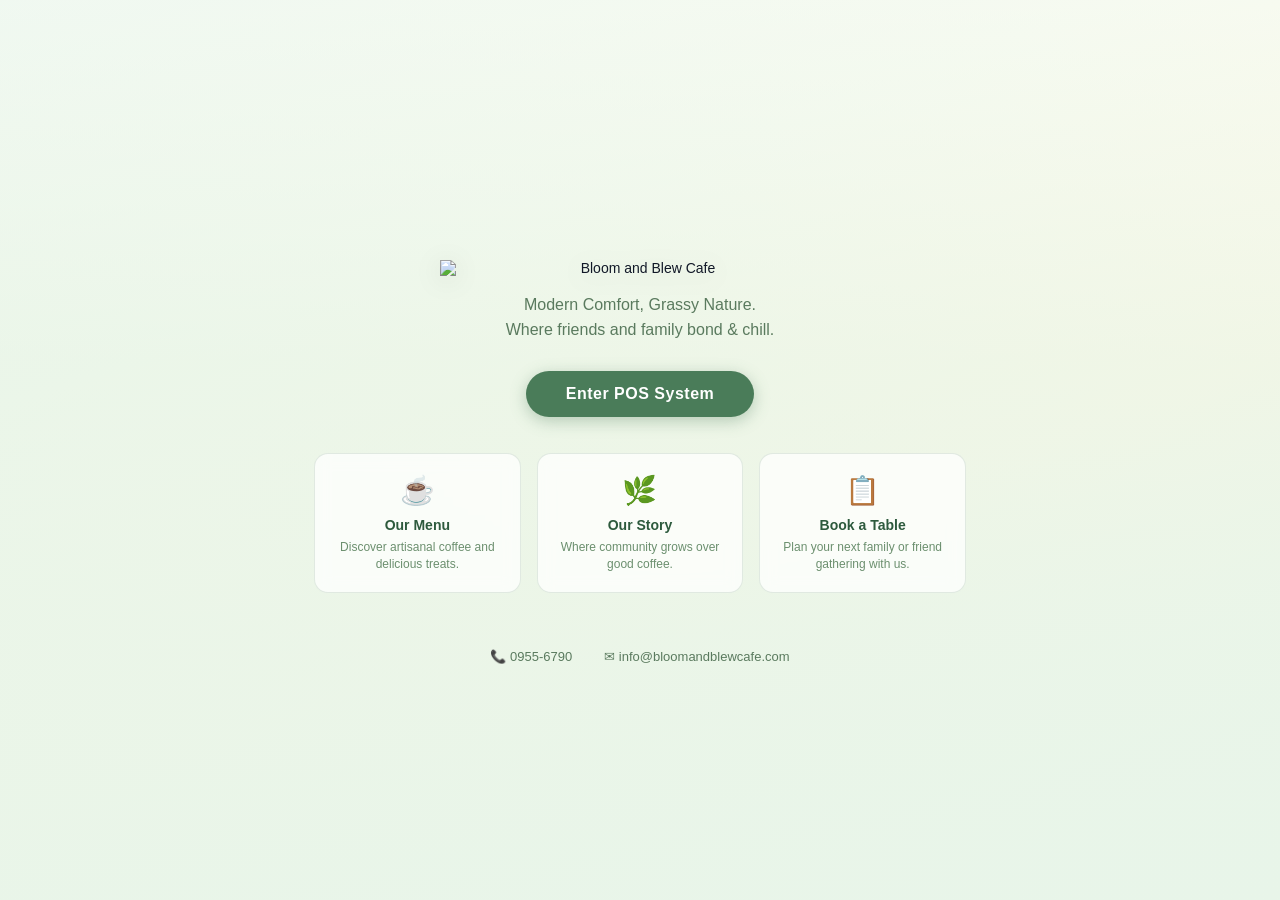
==== commit 6b61232a: "remove the logo" ====
--- a/index.html
+++ b/index.html
@@ -3,7 +3,8 @@
 <head>
 <meta charset="UTF-8">
 <meta name="viewport" content="width=device-width, initial-scale=1.0">
-<title>Bloom &amp; Brew Café — POS</title>
+<title>Bloom &amp; Blew Cafe — POS</title>
+<link rel="icon" type="image/svg+xml" href="images/favicon.svg">
 <link rel="stylesheet" href="style.css">
 </head>
 <body>
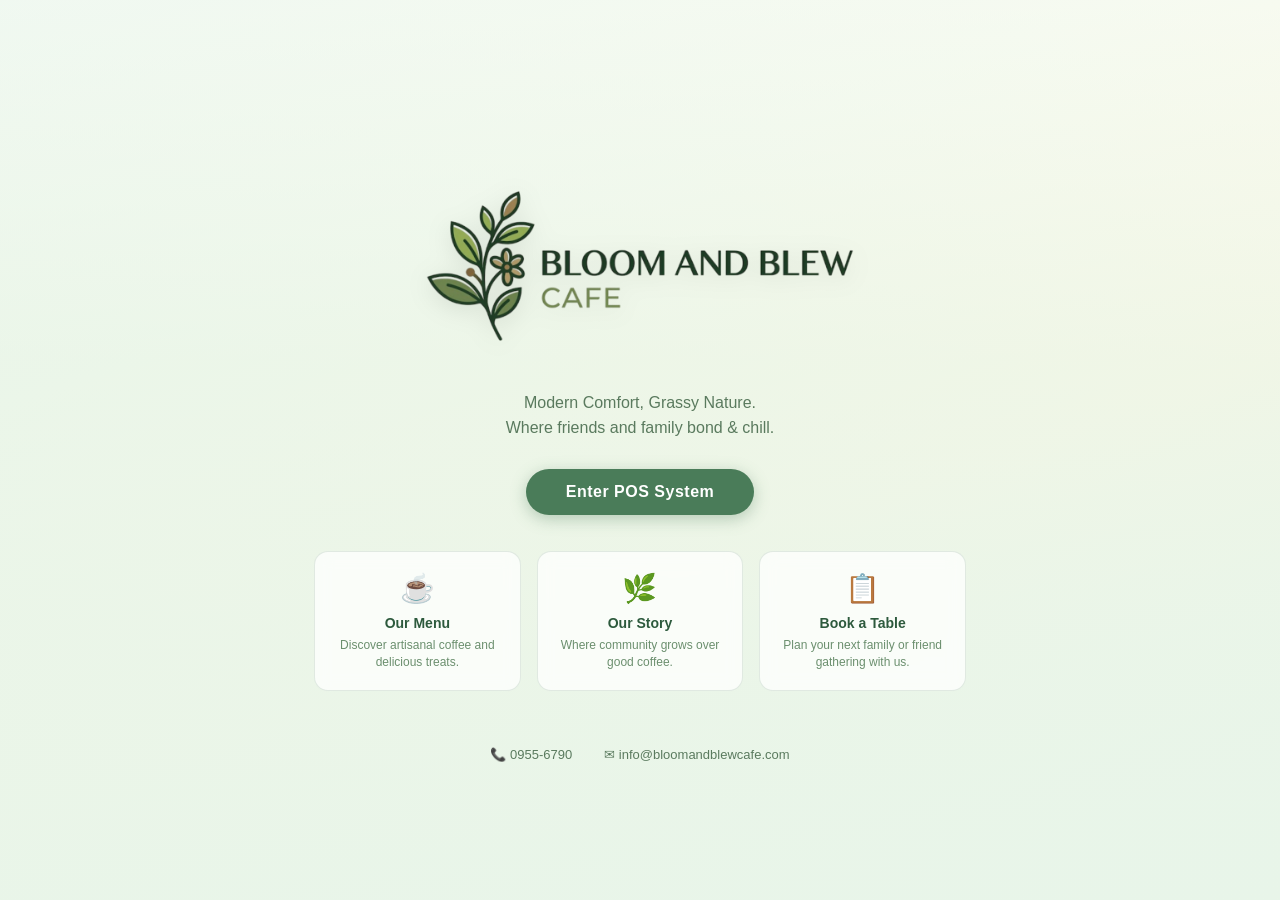
==== commit f8ae7b8d: "functionality fix" ====
--- a/index.html
+++ b/index.html
@@ -74,25 +74,31 @@
 
       <nav class="nav">
         <button class="nav-item" data-page="dashboard" type="button">
-          <span class="nav-icon">⬚</span> Dashboard
+          <svg class="nav-svg" viewBox="0 0 512 512"><path d="M204 240H68a36 36 0 0 1-36-36V68a36 36 0 0 1 36-36h136a36 36 0 0 1 36 36v136a36 36 0 0 1-36 36M444 240H308a36 36 0 0 1-36-36V68a36 36 0 0 1 36-36h136a36 36 0 0 1 36 36v136a36 36 0 0 1-36 36M204 480H68a36 36 0 0 1-36-36V308a36 36 0 0 1 36-36h136a36 36 0 0 1 36 36v136a36 36 0 0 1-36 36M444 480H308a36 36 0 0 1-36-36V308a36 36 0 0 1 36-36h136a36 36 0 0 1 36 36v136a36 36 0 0 1-36 36"/></svg>
+          Dashboard
         </button>
         <button class="nav-item active" data-page="orders" type="button">
-          <span class="nav-icon">▤</span> Orders
+          <svg class="nav-svg" viewBox="0 0 512 512"><path d="M102 304h308M102 208h308M102 112h308M102 400h308" fill="none" stroke="currentColor" stroke-linecap="round" stroke-linejoin="round" stroke-width="44px"/></svg>
+          Orders
         </button>
         <button class="nav-item" data-page="kitchen" type="button">
-          <span class="nav-icon">▥</span> Kitchen
+          <svg class="nav-svg" viewBox="0 0 512 512"><path d="M368 128h.09M479.55 96h-91.06l8.92-35.66 38.32-13.05c8.15-2.77 13-11.43 10.65-19.71a16 16 0 0 0-20.54-10.73l-47 16a16 16 0 0 0-10.36 11.27L355.51 96H224.45c-8.61 0-16 6.62-16.43 15.23A16 16 0 0 0 224 128h2.75l1 8.66A8.3 8.3 0 0 0 236 144c39 0 73.66 10.9 100.12 31.52A121.9 121.9 0 0 1 371 218.07a123.4 123.4 0 0 1 10.12 29.51 7.83 7.83 0 0 0 3.29 4.88 72 72 0 0 1 26.38 86.43 7.92 7.92 0 0 0-.15 5.53A96 96 0 0 1 416 376c0 22.34-7.6 43.63-21.4 59.95a80.1 80.1 0 0 1-28.78 21.67 8 8 0 0 0-4.21 4.37 108.2 108.2 0 0 1-17.37 29.86 2.5 2.5 0 0 0 1.9 4.11h49.21a48.22 48.22 0 0 0 47.85-44.14L477.4 128h2.6a16 16 0 0 0 16-16.77c-.42-8.61-7.84-15.23-16.45-15.23"/><path d="M108.69 320a23.87 23.87 0 0 1 17 7l15.51 15.51a4 4 0 0 0 5.66 0L162.34 327a23.87 23.87 0 0 1 17-7h196.58a8 8 0 0 0 8.08-7.92V312a40.07 40.07 0 0 0-32-39.2c-.82-29.69-13-54.54-35.51-72C295.67 184.56 267.85 176 236 176h-72c-68.22 0-114.43 38.77-116 96.8A40.07 40.07 0 0 0 16 312a8 8 0 0 0 8 8ZM185.94 352a8 8 0 0 0-5.66 2.34l-22.14 22.15a20 20 0 0 1-28.28 0l-22.14-22.15a8 8 0 0 0-5.66-2.34h-69.4a15.93 15.93 0 0 0-15.76 13.17A65 65 0 0 0 16 376c0 30.59 21.13 55.51 47.26 56 2.43 15.12 8.31 28.78 17.16 39.47C93.51 487.28 112.54 496 134 496h132c21.46 0 40.49-8.72 53.58-24.55 8.85-10.69 14.73-24.35 17.16-39.47 26.13-.47 47.26-25.39 47.26-56a65 65 0 0 0-.9-10.83A15.93 15.93 0 0 0 367.34 352Z"/></svg>
+          Kitchen
           <span class="nav-badge hidden" id="kitchen-badge">0</span>
         </button>
         <button class="nav-item" data-page="inventory" type="button">
-          <span class="nav-icon">▦</span> Inventory
+          <svg class="nav-svg" viewBox="0 0 512 512"><path d="M432 64H96a16 16 0 0 0-16 16v192a96.11 96.11 0 0 0 96 96h112a96.11 96.11 0 0 0 96-96v-80h18a62.07 62.07 0 0 0 62-62V96a32 32 0 0 0-32-32m0 66a30 30 0 0 1-30 30h-18V96h48ZM400 400H64a16 16 0 0 0 0 32h336a16 16 0 0 0 0-32"/></svg>
+          Inventory
           <span class="nav-badge hidden" id="inventory-badge">0</span>
         </button>
         <button class="nav-item" data-page="approval" type="button">
-          <span class="nav-icon">⚑</span> Manager Approval
+          <svg class="nav-svg" viewBox="0 0 512 512"><path d="M459.94 53.25a16.06 16.06 0 0 0-23.22-.56L424.35 65a8 8 0 0 0 0 11.31l11.34 11.32a8 8 0 0 0 11.34 0l12.06-12c6.1-6.09 6.67-16.01.85-22.38M399.34 90 218.82 270.2a9 9 0 0 0-2.31 3.93L208.16 299a3.91 3.91 0 0 0 4.86 4.86l24.85-8.35a9 9 0 0 0 3.93-2.31L422 112.66a9 9 0 0 0 0-12.66l-9.95-10a9 9 0 0 0-12.71 0"/><path d="M386.34 193.66 264.45 315.79A41.1 41.1 0 0 1 247.58 326l-25.9 8.67a35.92 35.92 0 0 1-44.33-44.33l8.67-25.9a41.1 41.1 0 0 1 10.19-16.87l122.13-121.91a8 8 0 0 0-5.65-13.66H104a56 56 0 0 0-56 56v240a56 56 0 0 0 56 56h240a56 56 0 0 0 56-56V199.31a8 8 0 0 0-13.66-5.65"/></svg>
+          Manager Approval
           <span class="nav-badge" id="approval-badge">2</span>
         </button>
         <button class="nav-item" data-page="settings" type="button">
-          <span class="nav-icon">⚙</span> Settings
+          <svg class="nav-svg" viewBox="0 0 512 512"><circle cx="256" cy="256" r="48"/><path d="m470.39 300-.47-.38-31.56-24.75a16.11 16.11 0 0 1-6.1-13.33v-11.56a16 16 0 0 1 6.11-13.22L469.92 212l.47-.38a26.68 26.68 0 0 0 5.9-34.06l-42.71-73.9a1.6 1.6 0 0 1-.13-.22A26.86 26.86 0 0 0 401 92.14l-.35.13-37.1 14.93a15.94 15.94 0 0 1-14.47-1.29q-4.92-3.1-10-5.86a15.94 15.94 0 0 1-8.19-11.82l-5.59-39.59-.12-.72A27.22 27.22 0 0 0 298.76 26h-85.52a26.92 26.92 0 0 0-26.45 22.39l-.09.56-5.57 39.67a16 16 0 0 1-8.13 11.82 175 175 0 0 0-10 5.82 15.92 15.92 0 0 1-14.43 1.27l-37.13-15-.35-.14a26.87 26.87 0 0 0-32.48 11.34l-.13.22-42.77 73.95a26.71 26.71 0 0 0 5.9 34.1l.47.38 31.56 24.75a16.11 16.11 0 0 1 6.1 13.33v11.56a16 16 0 0 1-6.11 13.22L42.08 300l-.47.38a26.68 26.68 0 0 0-5.9 34.06l42.71 73.9a1.6 1.6 0 0 1 .13.22 26.86 26.86 0 0 0 32.45 11.3l.35-.13 37.07-14.93a15.94 15.94 0 0 1 14.47 1.29q4.92 3.11 10 5.86a15.94 15.94 0 0 1 8.19 11.82l5.56 39.59.12.72A27.22 27.22 0 0 0 213.24 486h85.52a26.92 26.92 0 0 0 26.45-22.39l.09-.56 5.57-39.67a16 16 0 0 1 8.18-11.82c3.42-1.84 6.76-3.79 10-5.82a15.92 15.92 0 0 1 14.43-1.27l37.13 14.95.35.14a26.85 26.85 0 0 0 32.48-11.34 3 3 0 0 1 .13-.22l42.71-73.89a26.7 26.7 0 0 0-5.89-34.11m-134.48-40.24a80 80 0 1 1-83.66-83.67 80.21 80.21 0 0 1 83.66 83.67"/></svg>
+          Settings
         </button>
       </nav>
 
@@ -117,6 +123,43 @@
       </div>
     </div>
 
+    <!-- ORDER HISTORY MODAL -->
+    <div class="modal-overlay" id="history-modal">
+      <div class="modal-card history-modal-card">
+        <div class="modal-head">
+          <h2>Order History</h2>
+          <button class="modal-close" id="history-close" type="button">✕</button>
+        </div>
+        <div class="history-tabs">
+          <button class="pill active" id="tab-completed" type="button">Completed Orders</button>
+          <button class="pill" id="tab-held" type="button">Held Orders <span class="hold-badge hidden" id="hold-badge-modal">0</span></button>
+        </div>
+        <div class="history-list" id="history-list"></div>
+      </div>
+    </div>
+
+    <!-- ADD INVENTORY ITEM MODAL -->
+    <div class="modal-overlay" id="add-item-modal">
+      <div class="modal-card">
+        <div class="modal-head">
+          <h2>Add Inventory Item</h2>
+          <button class="modal-close" id="add-item-close" type="button">✕</button>
+        </div>
+        <label class="modal-label" for="inv-name">Item Name</label>
+        <input type="text" id="inv-name" class="modal-input" placeholder="e.g. Oat Milk">
+        <label class="modal-label" for="inv-category">Category</label>
+        <input type="text" id="inv-category" class="modal-input" placeholder="e.g. Dairy">
+        <label class="modal-label" for="inv-stock">Stock</label>
+        <input type="number" id="inv-stock" class="modal-input" placeholder="0" min="0" step="0.01">
+        <label class="modal-label" for="inv-unit">Unit</label>
+        <input type="text" id="inv-unit" class="modal-input" placeholder="e.g. L, kg, pcs">
+        <label class="modal-label" for="inv-threshold">Low Stock Threshold</label>
+        <input type="number" id="inv-threshold" class="modal-input" placeholder="0" min="0" step="0.01">
+        <p class="modal-error" id="add-item-error"></p>
+        <button class="btn btn-checkout" id="add-item-save" type="button">Add Item</button>
+      </div>
+    </div>
+
     <main id="app" class="main">
 
       <!-- PAGE: NEW ORDER -->
@@ -124,8 +167,8 @@
         <header class="page-header">
           <h1>New Order (Dine In)</h1>
           <div class="page-header-actions">
-            <button class="btn btn-outline" type="button">Hold Order</button>
-            <button class="btn btn-primary" type="button">Order History</button>
+            <button class="btn btn-outline" id="hold-order-btn" type="button">Hold Order <span class="hold-badge hidden" id="hold-badge">0</span></button>
+            <button class="btn btn-primary" id="order-history-btn" type="button">Order History</button>
           </div>
         </header>
 
@@ -206,8 +249,8 @@
             <p class="breadcrumb">Orders &gt; Order Details</p>
           </div>
           <div class="page-header-actions">
-            <button class="btn btn-outline" type="button">🖶 Print</button>
-            <button class="btn btn-outline" type="button">⋮ More</button>
+            <button class="btn btn-outline" id="print-order-btn" type="button">Print Receipt</button>
+            <button class="btn btn-outline" id="move-status-btn" type="button">Move Status</button>
           </div>
         </header>
 
@@ -264,7 +307,7 @@
               <ul class="status-timeline" id="detail-status-timeline"></ul>
             </div>
 
-            <button class="btn btn-cancel" type="button">Cancel Order</button>
+            <button class="btn btn-cancel" id="cancel-order-btn" type="button">Cancel Order</button>
           </div>
         </div>
       </section>
@@ -272,10 +315,13 @@
       <!-- PAGE: KITCHEN QUEUE -->
       <section id="page-kitchen" class="page">
         <header class="page-header">
-          <h1>☕ Kitchen Queue</h1>
+          <h1>Kitchen Queue</h1>
           <div class="page-header-actions">
-            <button class="btn btn-outline" type="button">Filter ⌄</button>
-            <button class="btn btn-icon" type="button">🔊</button>
+            <select class="btn btn-outline kitchen-sort-select" id="kitchen-sort" title="Sort orders">
+              <option value="newest">Newest First</option>
+              <option value="oldest">Oldest First</option>
+            </select>
+            <button class="btn btn-outline" id="kitchen-refresh-btn" type="button">Refresh</button>
           </div>
         </header>
 
@@ -294,9 +340,9 @@
       <!-- PAGE: INVENTORY -->
       <section id="page-inventory" class="page">
         <header class="page-header">
-          <h1>📦 Inventory</h1>
+          <h1>Inventory</h1>
           <div class="page-header-actions">
-            <button class="btn btn-primary" type="button">+ Add Item</button>
+            <button class="btn btn-primary" id="add-inventory-btn" type="button">+ Add Item</button>
           </div>
         </header>
 
@@ -319,7 +365,7 @@
       <!-- PAGE: MANAGER APPROVAL -->
       <section id="page-approval" class="page">
         <header class="page-header">
-          <h1>⚑ Manager Approval <span class="nav-badge inline-badge" id="approval-page-badge">0</span></h1>
+          <h1>Manager Approval <span class="nav-badge inline-badge" id="approval-page-badge">0</span></h1>
           <button class="btn btn-icon" id="approval-refresh" type="button">🔄</button>
         </header>
 
@@ -347,7 +393,7 @@
       <!-- PAGE: SETTINGS -->
       <section id="page-settings" class="page">
         <header class="page-header">
-          <h1>⚙ Settings</h1>
+          <h1>Settings</h1>
         </header>
 
         <div class="settings-grid">
--- a/style.css
+++ b/style.css
@@ -90,10 +90,10 @@
 }
 
 .landing-logo-img {
-  max-width: 400px;
+  max-width: 520px;
   width: 100%;
   height: auto;
-  margin: 0 auto 16px;
+  margin: 0 auto 20px;
   display: block;
   filter: drop-shadow(0 4px 12px rgba(0,0,0,0.1));
 }
@@ -184,8 +184,11 @@
 
 .sidebar {
   width: 232px; flex-shrink: 0;
-  background: var(--navy); color: #fff;
+  background: #FFFFFF; color: var(--text-primary);
   display: flex; flex-direction: column; padding: 18px 12px;
+  border-right: 1px solid var(--border);
+  position: sticky; top: 0; height: 100vh;
+  overflow-y: auto;
 }
 
 .brand { padding: 6px 6px 18px; text-align: center; }
@@ -194,20 +197,28 @@
   height: auto;
   display: block;
   border-radius: var(--radius-md);
-  background: #fff;
-  padding: 8px;
-}
-
-.nav { display: flex; flex-direction: column; gap: 2px; flex: 1; }
+  background: transparent;
+  padding: 4px;
+}
+
+.nav { display: flex; flex-direction: column; gap: 3px; flex: 1; }
 .nav-item {
   display: flex; align-items: center; gap: 10px; width: 100%; text-align: left;
-  background: transparent; border: none; color: #C3C9DC;
+  background: transparent; border: 2px solid transparent; color: #2563EB;
   padding: 9px 12px; border-radius: var(--radius-sm);
-  font-size: 13.5px; cursor: pointer; position: relative; white-space: nowrap;
-}
-.nav-item:hover { background: var(--navy-light); color: #fff; }
-.nav-item.active { background: #2A3A66; color: #fff; font-weight: 600; }
+  font-size: 13.5px; font-weight: 500; cursor: pointer; position: relative; white-space: nowrap;
+  transition: all 0.15s ease;
+}
+.nav-item:hover { background: #EFF4FF; border-color: #2563EB; color: #1A2238; }
+.nav-item.active {
+  background: #1A2238; color: #fff; font-weight: 600;
+  border-color: #1A2238;
+}
 .nav-icon { width: 16px; display: inline-block; text-align: center; opacity: 0.85; }
+.nav-svg {
+  width: 18px; height: 18px; flex-shrink: 0;
+  fill: currentColor; stroke: currentColor;
+}
 .nav-badge {
   margin-left: auto; background: #DC2626; color: #fff;
   font-size: 11px; font-weight: 700; border-radius: 999px; padding: 1px 7px;
@@ -217,21 +228,21 @@
 
 .sidebar-user {
   display: flex; align-items: center; gap: 10px; width: 100%;
-  padding: 12px 10px 4px; border-top: 1px solid #2A3357; margin-top: 10px;
+  padding: 12px 10px 4px; border-top: 1px solid var(--border); margin-top: 10px;
   background: none; border-left: none; border-right: none; border-bottom: none;
-  color: #fff; cursor: pointer; text-align: left;
-  border-radius: var(--radius-sm);
-}
-.sidebar-user:hover { background: var(--navy-light); }
+  color: var(--text-primary); cursor: pointer; text-align: left;
+  border-radius: var(--radius-sm); transition: background 0.15s ease;
+}
+.sidebar-user:hover { background: #EFF4FF; }
 .user-avatar {
-  width: 30px; height: 30px; border-radius: 50%; background: #4B5DA8;
+  width: 30px; height: 30px; border-radius: 50%; background: #1A2238;
   display: flex; align-items: center; justify-content: center;
   font-size: 11.5px; font-weight: 700; flex-shrink: 0; color: #fff;
 }
 .user-text { display: flex; flex-direction: column; line-height: 1.25; flex: 1; min-width: 0; }
-.user-name { font-size: 13px; font-weight: 600; color: #fff; }
-.user-role { font-size: 11px; color: #9CA6C5; }
-.user-caret { color: #9CA6C5; }
+.user-name { font-size: 13px; font-weight: 600; color: var(--text-primary); }
+.user-role { font-size: 11px; color: var(--text-secondary); }
+.user-caret { color: var(--text-secondary); }
 
 /* EXIT MODAL */
 .exit-modal-card {
@@ -252,6 +263,34 @@
 .btn-danger-solid:hover { background: #991b1b; }
 .exit-modal-cancel { width: 100%; justify-content: center; margin-top: 8px; }
 
+/* HISTORY MODAL */
+.history-modal-card { width: 520px; max-width: 95vw; max-height: 80vh; display: flex; flex-direction: column; }
+.history-tabs { display: flex; gap: 8px; margin-bottom: 12px; }
+.history-list { flex: 1; overflow-y: auto; display: flex; flex-direction: column; gap: 10px; }
+.history-order {
+  background: var(--bg-muted); border: 1px solid var(--border); border-radius: var(--radius-sm);
+  padding: 12px 14px; cursor: pointer;
+}
+.history-order:hover { border-color: #2563EB; }
+.history-order-head { display: flex; justify-content: space-between; font-weight: 700; font-size: 13px; margin-bottom: 4px; }
+.history-order-meta { font-size: 12px; color: var(--text-secondary); }
+.history-order-items { font-size: 12px; color: var(--text-tertiary); margin-top: 4px; }
+.history-empty { text-align: center; color: var(--text-tertiary); padding: 30px 0; font-size: 13px; }
+
+.held-order-actions { display: flex; gap: 6px; margin-top: 8px; }
+.held-order-actions .btn { font-size: 12px; padding: 5px 10px; }
+
+.hold-badge {
+  background: #2563EB; color: #fff; font-size: 10px; font-weight: 700;
+  border-radius: 999px; padding: 1px 6px; margin-left: 4px; vertical-align: middle;
+}
+.hold-badge.hidden { display: none; }
+
+.kitchen-sort-select {
+  appearance: auto; font-size: 13px; font-weight: 600; padding: 6px 10px;
+  border-radius: var(--radius-sm); cursor: pointer;
+}
+
 /* ---------------------------------------------------------------------
    SHARED COMPONENTS
    --------------------------------------------------------------------- */
@@ -260,10 +299,15 @@
 .page.visible { display: block; }
 
 .page-header {
-  display: flex; justify-content: space-between; align-items: flex-start;
+  display: flex; justify-content: space-between; align-items: center;
   margin-bottom: 18px; gap: 12px; flex-wrap: wrap;
-}
-.page-header h1 { font-size: 19px; font-weight: 700; margin: 0; }
+  background: #1A2238; padding: 14px 18px; border-radius: var(--radius-md);
+}
+.page-header h1 { font-size: 19px; font-weight: 700; margin: 0; color: #fff; }
+.page-header .btn-outline { background: transparent; border-color: #fff; color: #fff; }
+.page-header .btn-outline:hover { background: rgba(255,255,255,0.1); }
+.page-header .btn-primary { background: #2563EB; border-color: #2563EB; color: #fff; }
+.page-header .btn-icon { background: transparent; border-color: #fff; color: #fff; }
 .page-header-actions { display: flex; gap: 8px; }
 
 .back-link {
@@ -293,17 +337,22 @@
 .muted { color: var(--text-secondary); font-size: 13px; margin: 0; }
 
 .pill {
-  background: #fff; border: 1px solid var(--border); color: var(--text-secondary);
+  background: #fff; border: 2px solid #2563EB; color: #2563EB;
   font-size: 12.5px; font-weight: 600; padding: 6px 14px; border-radius: 999px; cursor: pointer;
-}
-.pill.active { background: var(--accent); color: #fff; border-color: var(--accent); }
-.pill-new.active, .pill-new { color: var(--warning); }
-.pill-prep.active, .pill-prep { color: var(--accent); }
-.pill-ready.active, .pill-ready { color: var(--success); }
-.pill-low.active, .pill-low { color: var(--warning); }
-.pill-out.active, .pill-out { color: var(--danger); }
-.pill-needed.active { background: var(--danger); border-color: var(--danger); }
-.pill-approved.active { background: var(--success); border-color: var(--success); }
+  transition: all 0.15s ease;
+}
+.pill:hover { background: #EFF4FF; }
+.pill.active { background: #1A2238; color: #fff; border-color: #1A2238; }
+.pill-new.active, .pill-prep.active, .pill-ready.active,
+.pill-low.active, .pill-out.active,
+.pill-needed.active, .pill-approved.active {
+  background: #1A2238; color: #fff; border-color: #1A2238;
+}
+.pill-new, .pill-prep, .pill-ready,
+.pill-low, .pill-out,
+.pill-needed, .pill-approved {
+  color: #2563EB; border-color: #2563EB;
+}
 
 .queue-filter-pills, .category-pills { display: flex; gap: 8px; margin-bottom: 16px; flex-wrap: wrap; }
 
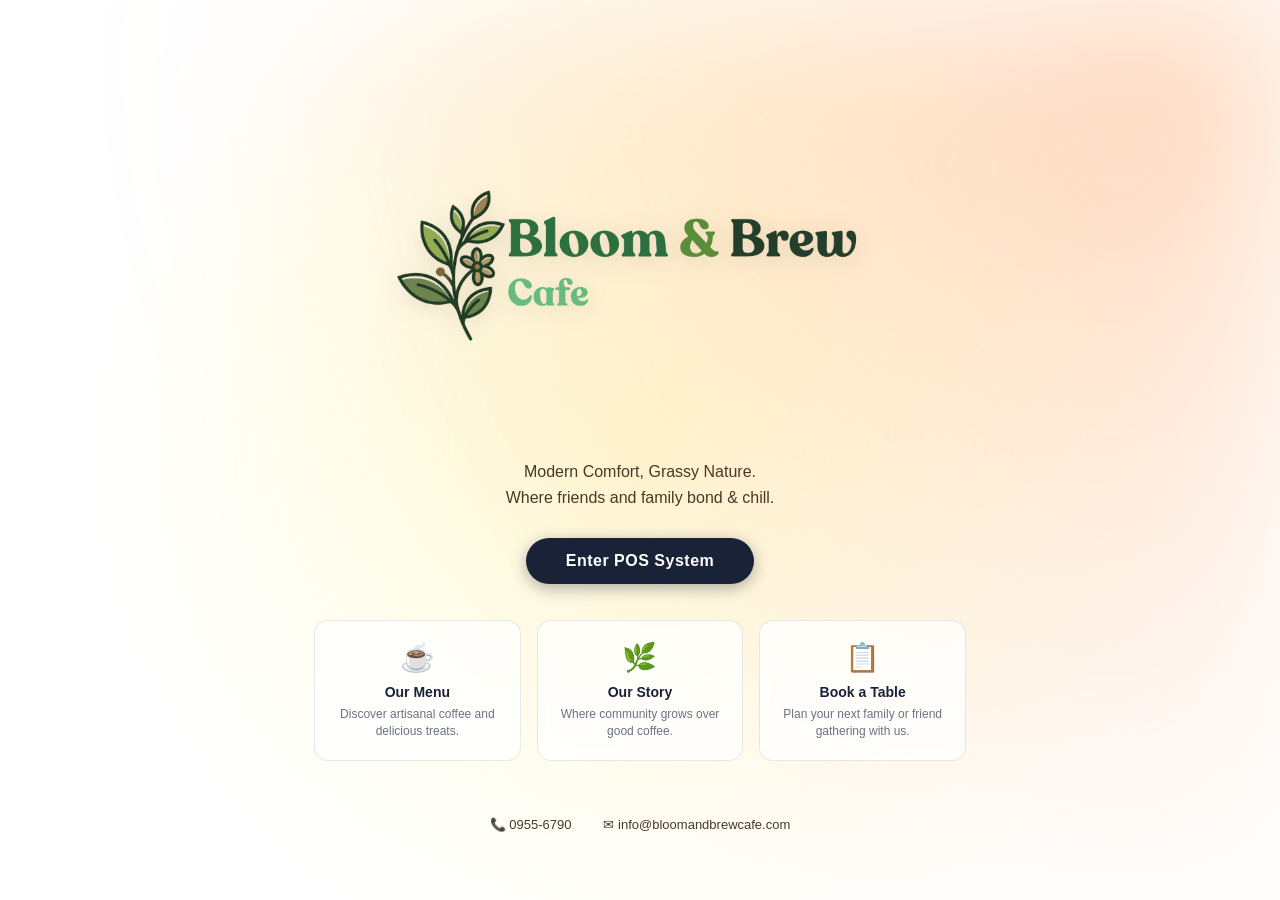
==== commit 9f16518f: "update of label" ====
--- a/index.html
+++ b/index.html
@@ -3,7 +3,7 @@
 <head>
 <meta charset="UTF-8">
 <meta name="viewport" content="width=device-width, initial-scale=1.0">
-<title>Bloom &amp; Blew Cafe — POS</title>
+<title>Bloom &amp; Brew Cafe — POS</title>
 <link rel="icon" type="image/svg+xml" href="images/favicon.svg">
 <link rel="stylesheet" href="style.css">
 </head>
@@ -14,14 +14,14 @@
        =================================================================== -->
   <div class="landing" id="landing-page">
     <div class="landing-bg">
-      <img src="images/hero.jpg" alt="Bloom and Blew Cafe" class="landing-bg-img"
+      <img src="images/hero.jpg" alt="Bloom and Brew Cafe" class="landing-bg-img"
            onerror="this.style.display='none'">
     </div>
 
     <div class="landing-overlay"></div>
 
     <div class="landing-content">
-      <img src="images/logo.png" alt="Bloom and Blew Cafe" class="landing-logo-img">
+      <img src="images/logo.png" alt="Bloom and Brew Cafe" class="landing-logo-img">
       <p class="landing-tagline">Modern Comfort, Grassy Nature.<br>Where friends and family bond &amp; chill.</p>
 
       <button class="landing-btn" id="enter-pos-btn" type="button">Enter POS System</button>
@@ -47,7 +47,7 @@
 
     <div class="landing-footer">
       <span>📞 0955-6790</span>
-      <span>✉ info@bloomandblewcafe.com</span>
+      <span>✉ info@bloomandbrewcafe.com</span>
     </div>
   </div>
 
@@ -61,7 +61,7 @@
       <button class="hamburger" id="hamburger-btn" type="button" title="Menu">
         <span></span><span></span><span></span>
       </button>
-      <img src="images/logo.png" alt="Bloom and Blew Cafe" class="mobile-topbar-logo">
+      <img src="images/logo.png" alt="Bloom and Brew Cafe" class="mobile-topbar-logo">
     </div>
 
     <!-- Sidebar backdrop for mobile -->
@@ -69,7 +69,7 @@
 
     <aside class="sidebar" id="sidebar">
       <div class="brand">
-        <img src="images/logo.png" alt="Bloom and Blew Cafe" class="brand-logo">
+        <img src="images/logo.png" alt="Bloom and Brew Cafe" class="brand-logo">
       </div>
 
       <nav class="nav">
@@ -157,6 +157,25 @@
         <input type="number" id="inv-threshold" class="modal-input" placeholder="0" min="0" step="0.01">
         <p class="modal-error" id="add-item-error"></p>
         <button class="btn btn-checkout" id="add-item-save" type="button">Add Item</button>
+      </div>
+    </div>
+
+    <!-- ICED / HOT PICKER MODAL -->
+    <div class="modal-overlay" id="temp-modal">
+      <div class="modal-card temp-modal-card">
+        <div class="modal-head">
+          <h2 id="temp-modal-title">Choose Type</h2>
+          <button class="modal-close" id="temp-modal-close" type="button">✕</button>
+        </div>
+        <p class="temp-modal-item" id="temp-modal-item-name"></p>
+        <div class="temp-modal-buttons">
+          <button class="btn temp-btn temp-btn-iced" id="temp-btn-iced" type="button">
+            Iced (+₱5)
+          </button>
+          <button class="btn temp-btn temp-btn-hot" id="temp-btn-hot" type="button">
+            Hot
+          </button>
+        </div>
       </div>
     </div>
 
--- a/style.css
+++ b/style.css
@@ -54,7 +54,7 @@
   align-items: center;
   justify-content: center;
   overflow: hidden;
-  background: linear-gradient(160deg, #e8f5e9 0%, #f1f8e9 30%, #fff8e1 60%, #e8f5e9 100%);
+  background: #ffffff;
 }
 
 .landing-bg {
@@ -66,6 +66,29 @@
   width: 100%;
   height: 100%;
   object-fit: cover;
+}
+
+/* Soft yellow glow — center */
+.landing::before {
+  content: "";
+  position: absolute;
+  inset: 0;
+  z-index: 0;
+  background-image: radial-gradient(circle at center, #FFF991 0%, transparent 70%);
+  opacity: 0.6;
+  mix-blend-mode: multiply;
+  pointer-events: none;
+}
+
+/* Warm orange glow — top right */
+.landing::after {
+  content: "";
+  position: absolute;
+  inset: 0;
+  z-index: 0;
+  background: radial-gradient(circle at top right, rgba(255, 140, 60, 0.5), transparent 70%);
+  filter: blur(80px);
+  pointer-events: none;
 }
 
 .landing-overlay {
@@ -73,10 +96,9 @@
   inset: 0;
   background: linear-gradient(
     180deg,
-    rgba(255,255,255,0.35) 0%,
-    rgba(232,245,233,0.65) 40%,
-    rgba(232,245,233,0.85) 70%,
-    rgba(232,245,233,0.95) 100%
+    rgba(255,255,255,0.2) 0%,
+    rgba(255,255,255,0.4) 50%,
+    rgba(255,255,255,0.6) 100%
   );
   z-index: 1;
 }
@@ -100,13 +122,13 @@
 
 .landing-tagline {
   font-size: 16px;
-  color: #5a7a5e;
+  color: #4a3728;
   margin: 16px 0 28px;
   line-height: 1.6;
 }
 
 .landing-btn {
-  background: #4a7c59;
+  background: #1A2238;
   color: #fff;
   border: none;
   padding: 14px 40px;
@@ -115,11 +137,11 @@
   border-radius: 999px;
   cursor: pointer;
   letter-spacing: 0.5px;
-  box-shadow: 0 4px 16px rgba(74,124,89,0.35);
+  box-shadow: 0 4px 16px rgba(26,34,56,0.35);
   transition: background 0.2s, transform 0.15s;
 }
 .landing-btn:hover {
-  background: #3d6a4b;
+  background: #2563EB;
   transform: translateY(-1px);
 }
 
@@ -151,12 +173,12 @@
 
 .landing-card strong {
   font-size: 14px;
-  color: #2d5a3d;
+  color: #1A2238;
 }
 
 .landing-card span {
   font-size: 12px;
-  color: #6b8f6e;
+  color: #6B7280;
   line-height: 1.4;
 }
 
@@ -168,7 +190,7 @@
   justify-content: center;
   padding: 16px;
   font-size: 13px;
-  color: #5a7a5e;
+  color: #4a3728;
 }
 
 @media (max-width: 640px) {
@@ -280,6 +302,20 @@
 .held-order-actions { display: flex; gap: 6px; margin-top: 8px; }
 .held-order-actions .btn { font-size: 12px; padding: 5px 10px; }
 
+/* ICED / HOT PICKER */
+.temp-modal-card { width: 320px; text-align: center; }
+.temp-modal-item { font-size: 16px; font-weight: 700; margin: 0 0 18px; color: var(--text-primary); }
+.temp-modal-buttons { display: flex; gap: 12px; }
+.temp-btn {
+  flex: 1; display: flex; flex-direction: column; align-items: center; gap: 6px;
+  padding: 18px 12px; border-radius: var(--radius-md); font-size: 15px; font-weight: 700;
+  cursor: pointer; transition: all 0.15s ease; border: 2px solid transparent;
+}
+.temp-btn-iced { background: #E0F2FE; color: #0369A1; border-color: #7DD3FC; }
+.temp-btn-iced:hover { background: #BAE6FD; border-color: #0369A1; }
+.temp-btn-hot { background: #FEF3C7; color: #B45309; border-color: #FCD34D; }
+.temp-btn-hot:hover { background: #FDE68A; border-color: #B45309; }
+
 .hold-badge {
   background: #2563EB; color: #fff; font-size: 10px; font-weight: 700;
   border-radius: 999px; padding: 1px 6px; margin-left: 4px; vertical-align: middle;
@@ -294,7 +330,28 @@
 /* ---------------------------------------------------------------------
    SHARED COMPONENTS
    --------------------------------------------------------------------- */
-.main { flex: 1; padding: 22px 28px; min-width: 0; }
+.main {
+  flex: 1; padding: 22px 28px; min-width: 0;
+  position: relative; background: #ffffff;
+}
+.main::before {
+  content: "";
+  position: fixed; top: 0; left: 232px; right: 0; bottom: 0;
+  background-image: radial-gradient(circle at center, #FFF991 0%, transparent 70%);
+  opacity: 0.35;
+  mix-blend-mode: multiply;
+  pointer-events: none;
+  z-index: 0;
+}
+.main::after {
+  content: "";
+  position: fixed; top: 0; left: 232px; right: 0; bottom: 0;
+  background: radial-gradient(circle at top left, rgba(173, 109, 244, 0.4), transparent 70%);
+  filter: blur(80px);
+  pointer-events: none;
+  z-index: 0;
+}
+.main > * { position: relative; z-index: 1; }
 .page { display: none; }
 .page.visible { display: block; }
 
@@ -304,10 +361,12 @@
   background: #1A2238; padding: 14px 18px; border-radius: var(--radius-md);
 }
 .page-header h1 { font-size: 19px; font-weight: 700; margin: 0; color: #fff; }
-.page-header .btn-outline { background: transparent; border-color: #fff; color: #fff; }
-.page-header .btn-outline:hover { background: rgba(255,255,255,0.1); }
-.page-header .btn-primary { background: #2563EB; border-color: #2563EB; color: #fff; }
-.page-header .btn-icon { background: transparent; border-color: #fff; color: #fff; }
+.page-header .btn-outline { background: #2563EB; border-color: #2563EB; color: #fff; }
+.page-header .btn-outline:hover { background: #1d4ed8; border-color: #1d4ed8; }
+.page-header .btn-primary { background: #15803D; border-color: #15803D; color: #fff; }
+.page-header .btn-primary:hover { background: #166534; border-color: #166534; }
+.page-header .btn-icon { background: #2563EB; border-color: #2563EB; color: #fff; }
+.page-header .btn-icon:hover { background: #1d4ed8; }
 .page-header-actions { display: flex; gap: 8px; }
 
 .back-link {
@@ -380,22 +439,39 @@
    ITEM IMAGES (shared between menu grid & dashboard)
    --------------------------------------------------------------------- */
 .item-img {
-  width: 100%; height: 80px; object-fit: cover; border-radius: var(--radius-sm);
-  display: block;
+  width: 100%; height: 110px; object-fit: contain; object-position: center;
+  border-radius: var(--radius-sm); display: block;
+  background: #f9f9f9;
 }
 .item-img--placeholder {
-  display: flex; align-items: center; justify-content: center;
-  color: rgba(255,255,255,0.85); font-size: 26px; font-weight: 700;
-  letter-spacing: 1px;
-}
-.item-img--placeholder[data-cat="Coffee"] { background: #6F4E37; }
-.item-img--placeholder[data-cat="Ice Shaken"] { background: #4A90D9; }
-.item-img--placeholder[data-cat="Non-Coffee"] { background: #9B59B6; }
-.item-img--placeholder[data-cat="Snacks"] { background: #E67E22; }
-
-.menu-item-img { border-radius: var(--radius-sm) var(--radius-sm) 0 0; }
-.dashboard-item-img { width: 100%; height: 110px; border-radius: 0; }
-.dashboard-item-img.item-img--placeholder { font-size: 28px; }
+  background-size: cover; background-position: center;
+}
+.item-img--placeholder[data-cat="Coffee"] {
+  background-image: url('images/cat-coffee.jpg');
+  background-color: #6F4E37;
+}
+.item-img--placeholder[data-cat="Ice Shaken"] {
+  background-image: url('images/cat-ice-shaken.jpg');
+  background-color: #4A90D9;
+}
+.item-img--placeholder[data-cat="Non-Coffee"] {
+  background-image: url('images/cat-non-coffee.jpg');
+  background-color: #9B59B6;
+}
+.item-img--placeholder[data-cat="Snacks"] {
+  background-image: url('images/cat-snacks.jpg');
+  background-color: #E67E22;
+}
+
+.menu-item-img {
+  border-radius: var(--radius-sm) var(--radius-sm) 0 0;
+  height: 110px; padding: 8px; background: #f9f9f9;
+}
+.dashboard-item-img {
+  width: 100%; height: 120px; border-radius: 0;
+  padding: 8px; background: #f9f9f9;
+}
+.dashboard-item-img.item-img--placeholder { font-size: 28px; padding: 0; }
 
 /* ---------------------------------------------------------------------
    PAGE: NEW ORDER
@@ -669,21 +745,50 @@
    Responsive — Tablet & Phone (≤768px) — sidebar becomes slide-out menu
    --------------------------------------------------------------------- */
 @media (max-width: 768px) {
+  .app-shell { flex-direction: column; }
+
+  /* Mobile top bar */
   .mobile-topbar {
-    display: flex; align-items: center; gap: 10px;
+    display: flex; align-items: center; justify-content: space-between;
     background: #fff; border-bottom: 1px solid var(--border);
-    padding: 8px 12px; position: sticky; top: 0; z-index: 50;
+    padding: 10px 14px; position: sticky; top: 0; z-index: 50;
   }
-  .mobile-topbar-logo { height: 32px; width: auto; }
-
+  .mobile-topbar-logo { height: 30px; width: auto; flex-shrink: 0; }
+  .mobile-topbar-spacer { width: 36px; flex-shrink: 0; }
+
+  /* Sidebar: slide-out overlay, icons only */
   .sidebar {
-    position: fixed; top: 0; left: -260px; bottom: 0;
-    width: 240px; z-index: 70;
-    transition: left 0.3s ease;
+    position: fixed; top: 0; left: -240px; bottom: 0;
+    width: 60px; z-index: 70; padding: 12px 6px;
+    transition: left 0.3s ease; height: 100vh;
+    align-items: center; border-right: 1px solid var(--border);
   }
-  .sidebar.open { left: 0; }
-
+  .sidebar.open { left: 0; width: 60px; }
+  .sidebar .brand { padding: 4px 0 12px; }
+  .sidebar .brand-logo { width: 40px; height: auto; margin: 0 auto; }
+
+  /* Nav: icon only */
+  .sidebar .nav { align-items: center; gap: 6px; }
+  .sidebar .nav-item {
+    width: 42px; height: 42px; padding: 0;
+    justify-content: center; border-radius: 50%;
+    font-size: 0; gap: 0;
+  }
+  .sidebar .nav-svg { width: 20px; height: 20px; }
+  .sidebar .nav-badge {
+    position: absolute; top: -2px; right: -2px;
+    font-size: 9px; padding: 0 4px; min-width: 16px; text-align: center;
+  }
+
+  /* User: avatar only */
+  .sidebar .sidebar-user { justify-content: center; padding: 8px 0; }
+  .sidebar .user-text,
+  .sidebar .user-caret { display: none; }
+  .sidebar .user-avatar { width: 34px; height: 34px; font-size: 12px; }
+
+  /* Main content */
   .main { padding: 14px 12px; }
+  .main::before, .main::after { left: 0; }
   .page-header { margin-bottom: 12px; }
   .page-header h1 { font-size: 16px; }
 
@@ -699,6 +804,7 @@
 
   .modal-card { width: 90vw; max-width: 340px; }
   .exit-modal-card { width: 85vw; max-width: 300px; }
+  .history-modal-card { width: 95vw; }
 
   .settings-data-item { flex-direction: column; align-items: flex-start; gap: 10px; }
   .settings-data-item .btn { width: 100%; justify-content: center; }
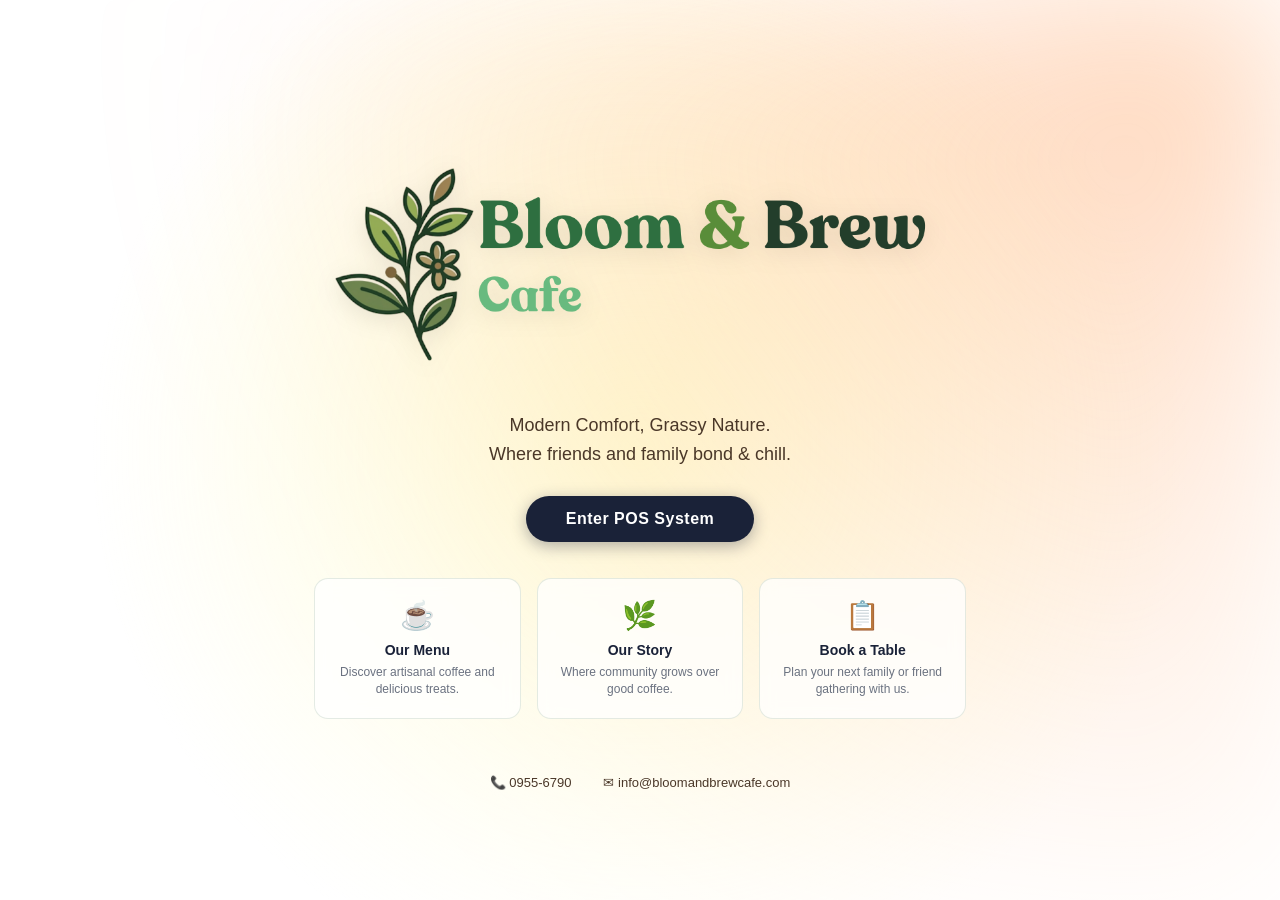
==== commit 1813109a: "update the logo size" ====
--- a/index.html
+++ b/index.html
@@ -58,10 +58,12 @@
 
     <!-- Mobile top bar with hamburger -->
     <div class="mobile-topbar" id="mobile-topbar">
-      <button class="hamburger" id="hamburger-btn" type="button" title="Menu">
-        <span></span><span></span><span></span>
-      </button>
-      <img src="images/logo.png" alt="Bloom and Brew Cafe" class="mobile-topbar-logo">
+      <div class="mobile-topbar-left">
+        <button class="hamburger" id="hamburger-btn" type="button" title="Menu">
+          <span></span><span></span><span></span>
+        </button>
+        <img src="images/logo.png" alt="Bloom and Brew Cafe" class="mobile-topbar-logo">
+      </div>
     </div>
 
     <!-- Sidebar backdrop for mobile -->
@@ -340,7 +342,7 @@
               <option value="newest">Newest First</option>
               <option value="oldest">Oldest First</option>
             </select>
-            <button class="btn btn-outline" id="kitchen-refresh-btn" type="button">Refresh</button>
+            <button class="btn btn-outline" id="kitchen-refresh-btn" type="button"><img src="images/refresh-circle.svg" alt="Refresh" class="refresh-icon"> Refresh</button>
           </div>
         </header>
 
@@ -385,7 +387,7 @@
       <section id="page-approval" class="page">
         <header class="page-header">
           <h1>Manager Approval <span class="nav-badge inline-badge" id="approval-page-badge">0</span></h1>
-          <button class="btn btn-icon" id="approval-refresh" type="button">🔄</button>
+          <button class="btn btn-icon" id="approval-refresh" type="button"><img src="images/refresh-circle.svg" alt="Refresh" class="refresh-icon">Refresh</button>
         </header>
 
         <div class="queue-filter-pills">
--- a/style.css
+++ b/style.css
@@ -112,16 +112,16 @@
 }
 
 .landing-logo-img {
-  max-width: 520px;
+  max-width: 1024px;
   width: 100%;
   height: auto;
-  margin: 0 auto 20px;
+  margin: 0 auto 10px;
   display: block;
   filter: drop-shadow(0 4px 12px rgba(0,0,0,0.1));
 }
 
 .landing-tagline {
-  font-size: 16px;
+  font-size: 18px;
   color: #4a3728;
   margin: 16px 0 28px;
   line-height: 1.6;
@@ -639,6 +639,11 @@
 .approval-actions { display: flex; justify-content: flex-end; gap: 8px; }
 .btn-approve { background: var(--success); color: #fff; }
 
+.refresh-icon {
+  width: 18px; height: 18px; vertical-align: middle;
+  filter: brightness(0) invert(1);
+}
+
 /* ---------------------------------------------------------------------
    DASHBOARD
    --------------------------------------------------------------------- */
@@ -753,8 +758,10 @@
     background: #fff; border-bottom: 1px solid var(--border);
     padding: 10px 14px; position: sticky; top: 0; z-index: 50;
   }
+  .mobile-topbar-left {
+    display: flex; align-items: center; gap: 10px;
+  }
   .mobile-topbar-logo { height: 30px; width: auto; flex-shrink: 0; }
-  .mobile-topbar-spacer { width: 36px; flex-shrink: 0; }
 
   /* Sidebar: slide-out overlay, icons only */
   .sidebar {
@@ -780,8 +787,12 @@
     font-size: 9px; padding: 0 4px; min-width: 16px; text-align: center;
   }
 
-  /* User: avatar only */
-  .sidebar .sidebar-user { justify-content: center; padding: 8px 0; }
+  /* User: avatar only, sticky at bottom */
+  .sidebar .sidebar-user {
+    justify-content: center; padding: 8px 0;
+    position: sticky; bottom: 0; background: #fff;
+    margin-top: auto;
+  }
   .sidebar .user-text,
   .sidebar .user-caret { display: none; }
   .sidebar .user-avatar { width: 34px; height: 34px; font-size: 12px; }
